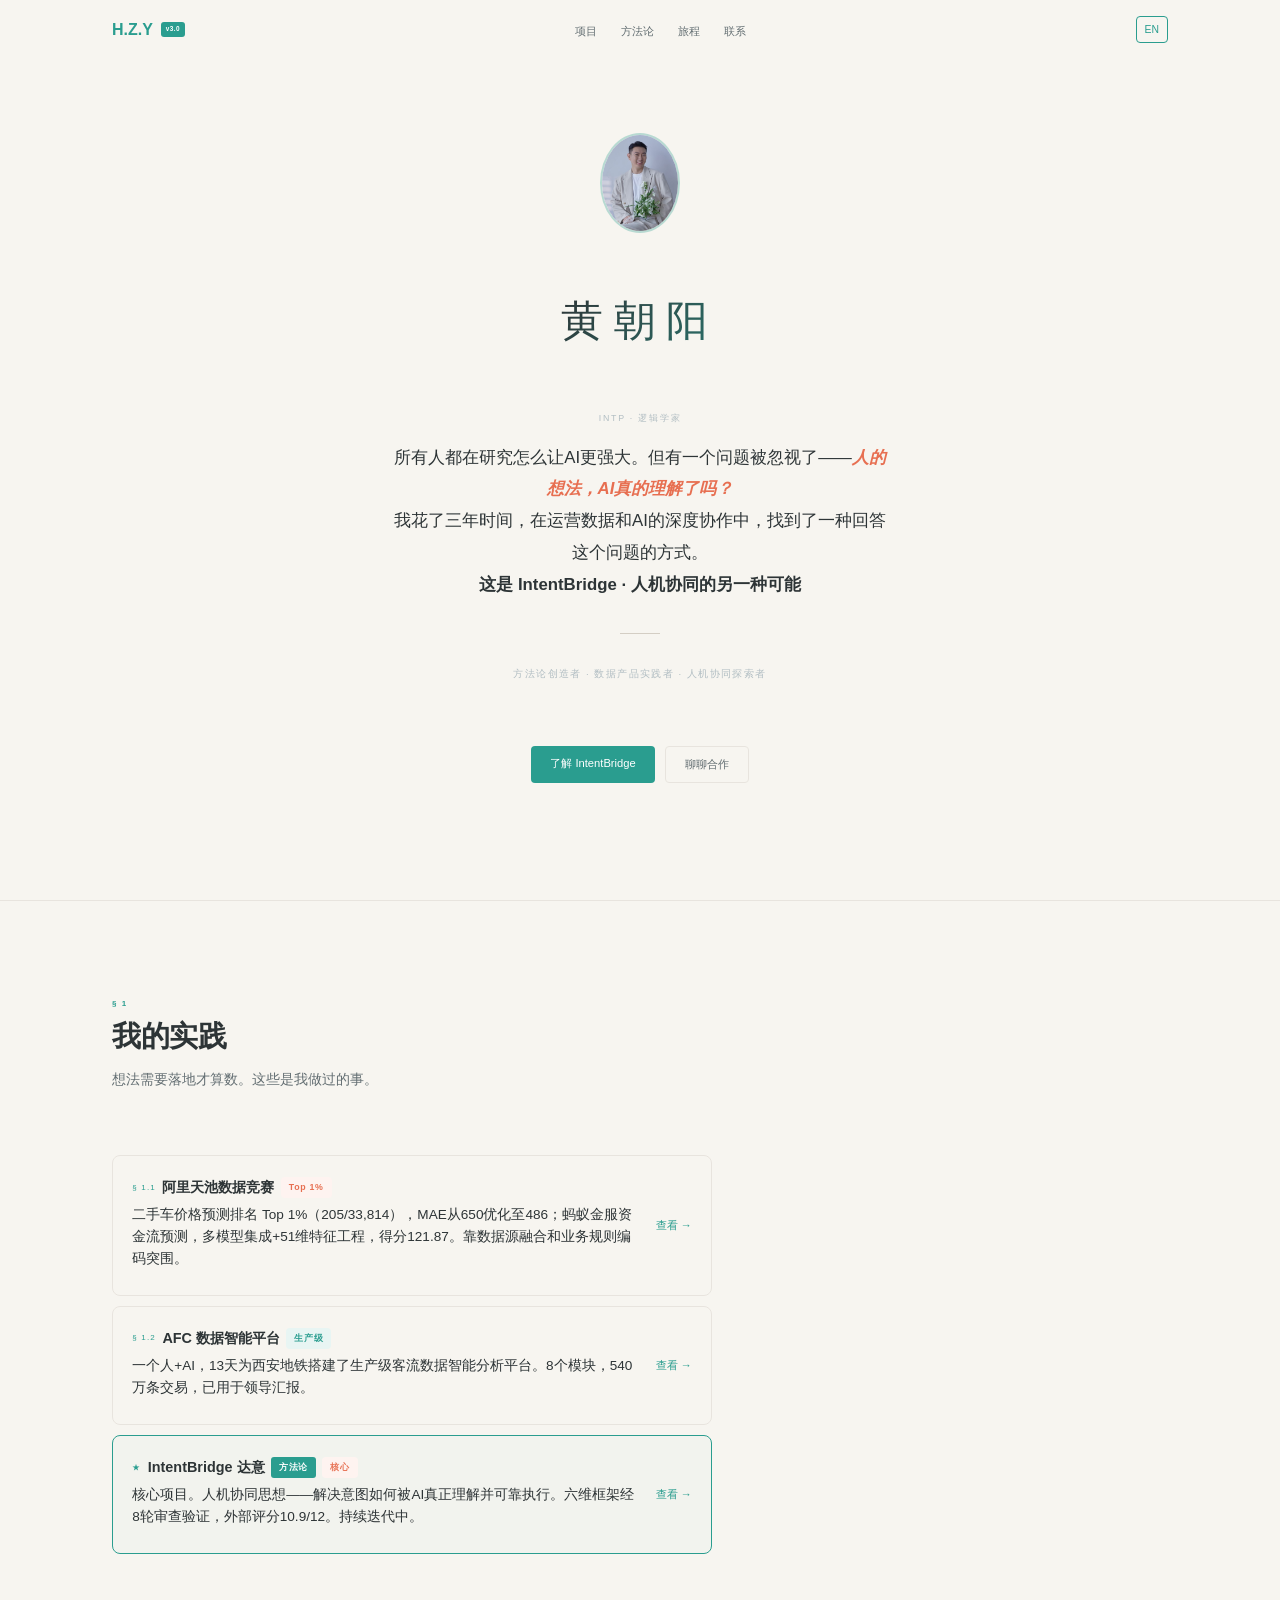
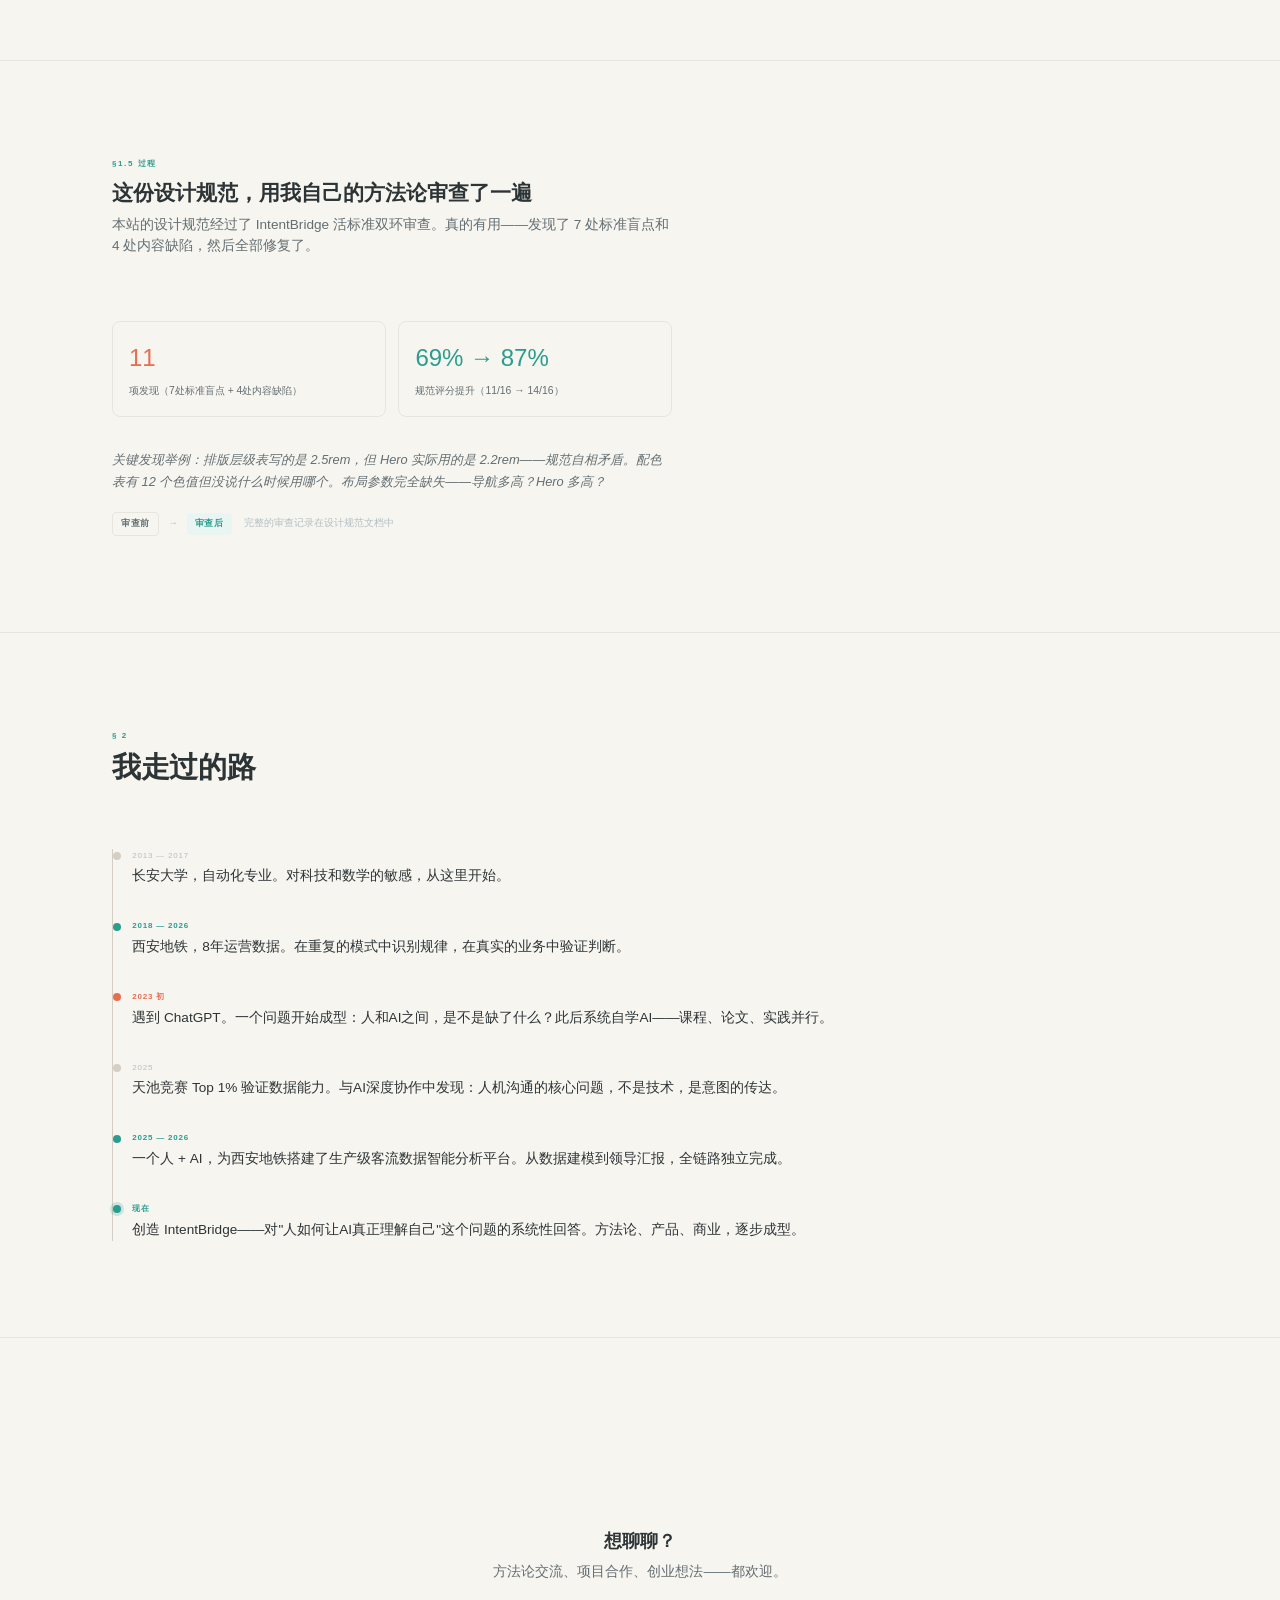
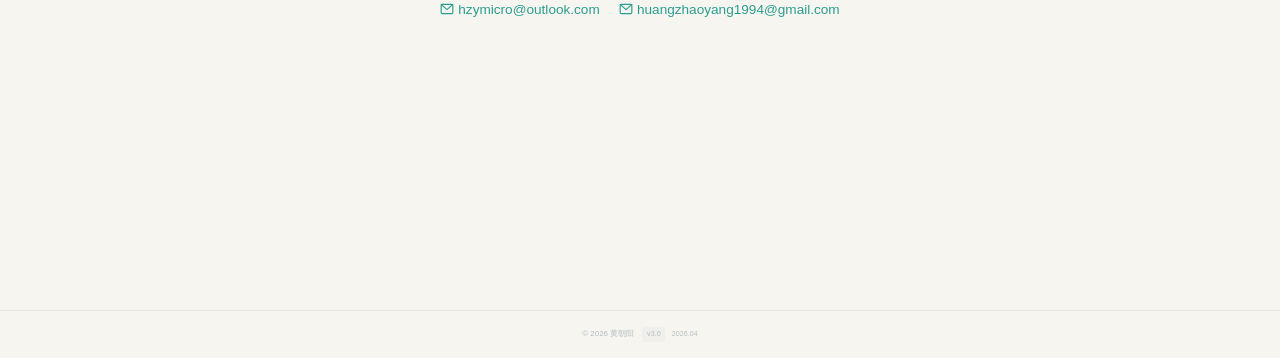
==== index.html @ 62275fb4 "content: 蚂蚁金服资金预测页 — 修正技术路线描述 + 去AI味文案 对照项目实际材料修正：核心模型从虚构的"双周期因子模型"改为实际的 XGBoost+LightGBM集成+51维特征工程；" ====
<!DOCTYPE html>
<html lang="zh-CN">
<head>
    <meta charset="UTF-8">
    <meta name="viewport" content="width=device-width, initial-scale=1.0">
    <title>黄朝阳 — IntentBridge</title>
    <meta name="description" content="黄朝阳。人机协同思想者，IntentBridge 创造者。用数据理解世界，用AI重构产品，用方法论桥接人机意图。">
    <meta property="og:title" content="黄朝阳 — IntentBridge">
    <meta property="og:description" content="人机协同的另一种可能。IntentBridge — 解决人的意图如何被AI真正理解并可靠执行。">
    <meta property="og:type" content="website">
    <meta property="og:image" content="https://hzyghub.github.io/Personal-Website/assets/images/avatar.jpg">
    <meta property="og:url" content="https://hzyghub.github.io/Personal-Website/">
    <link rel="canonical" href="https://hzyghub.github.io/Personal-Website/">
    <meta name="twitter:card" content="summary">
    <meta name="twitter:title" content="黄朝阳 — IntentBridge">
    <meta name="twitter:description" content="人机协同的另一种可能。IntentBridge — 解决人的意图如何被AI真正理解并可靠执行。">
    <meta name="view-transition" content="same-origin">
    <link rel="stylesheet" href="css/style.css">
    <link rel="stylesheet" href="css/layout.css">
    <link rel="stylesheet" href="css/animations.css">
</head>
<body class="lang-zh">
    <a href="#main-content" class="skip-link"><span class="zh">跳到主内容</span><span class="en">Skip to content</span></a>

    <!-- ========== Navigation ========== -->
    <nav class="navbar" id="navbar">
        <div class="navbar__inner">
            <a href="#hero" class="navbar__logo">
                H.Z.Y
                <span class="tag tag--fill" style="font-size:0.4rem; padding:0.1rem 0.3rem;">v3.0</span>
            </a>
            <ul class="navbar__links" id="nav-links">
                <li><a href="#projects" class="navbar__link"><span class="zh">项目</span><span class="en">Projects</span></a></li>
                <li><a href="intentbridge.html" class="navbar__link"><span class="zh">方法论</span><span class="en">Methodology</span></a></li>
                <li><a href="#timeline" class="navbar__link"><span class="zh">旅程</span><span class="en">Journey</span></a></li>
                <li><a href="#contact" class="navbar__link"><span class="zh">联系</span><span class="en">Contact</span></a></li>
            </ul>
            <button class="navbar__lang" id="lang-toggle" aria-label="Toggle language">
                <span class="zh">EN</span>
                <span class="en">中文</span>
            </button>
            <button class="navbar__hamburger" id="hamburger" aria-label="Toggle menu">
                <span></span><span></span><span></span>
            </button>
        </div>
    </nav>

    <main id="main-content">

    <!-- ========== §0 Hero ========== -->
    <section id="hero" class="hero section">
        <div class="container">
            <img src="assets/images/avatar.jpg" alt="黄朝阳头像" class="hero__avatar reveal" width="80" height="80">
            <h1 class="hero__name reveal">
                <span class="zh">黄朝阳</span>
                <span class="en">Zhaoyang Huang</span>
            </h1>
            <p class="hero__personality reveal">
                <span class="zh">INTP · 逻辑学家</span>
                <span class="en">INTP · Logician</span>
            </p>
            <div class="hero__text reveal">
                <p>
                    <span class="zh">所有人都在研究怎么让AI更强大。但有一个问题被忽视了——<em class="hero__highlight">人的想法，AI真的理解了吗？</em></span>
                    <span class="en">Everyone is figuring out how to make AI more powerful. But one question keeps getting ignored — <em class="hero__highlight">Does AI actually understand what you mean?</em></span>
                </p>
                <p>
                    <span class="zh">我花了三年时间，在运营数据和AI的深度协作中，找到了一种回答这个问题的方式。</span>
                    <span class="en">Over three years of deep human-AI collaboration, working with real operational data, I found a way to answer that question.</span>
                </p>
                <p>
                    <span class="zh"><strong>这是 IntentBridge · 人机协同的另一种可能</strong></span>
                    <span class="en"><strong>This is IntentBridge — a different vision for human-AI collaboration</strong></span>
                </p>
            </div>
            <div class="divider reveal"></div>
            <p class="hero__subtitle reveal">
                <span class="zh">方法论创造者 · 数据产品实践者 · 人机协同探索者</span>
                <span class="en">Methodology Creator · Data Product Practitioner · Human-AI Collaboration Explorer</span>
            </p>
            <div class="hero__cta reveal">
                <a href="intentbridge.html" class="btn btn--primary">
                    <span class="zh">了解 IntentBridge</span>
                    <span class="en">Explore IntentBridge</span>
                </a>
                <a href="#contact" class="btn btn--outline">
                    <span class="zh">聊聊合作</span>
                    <span class="en">Let's Talk</span>
                </a>
            </div>
        </div>
    </section>

    <!-- ========== §1 Projects ========== -->
    <section id="projects" class="section">
        <div class="container">
            <div class="section-label reveal">§ 1</div>
            <h2 class="h1 reveal">
                <span class="zh">我的实践</span>
                <span class="en">My Work</span>
            </h2>
            <p class="caption reveal" style="margin-top: var(--sp-sm); margin-bottom: var(--sp-lg);">
                <span class="zh">想法需要落地才算数。这些是我做过的事。</span>
                <span class="en">Ideas only count when they're built. Here's what I've done.</span>
            </p>
            <div class="project-list">
                <!-- 1.1 Tianchi -->
                <div onclick="location.href='projects/tianchi-prediction.html'" tabindex="0" role="link" onkeydown="if(event.key==='Enter')location.href='projects/tianchi-prediction.html'" class="project-item reveal" style="cursor:pointer;">
                    <div>
                        <div class="project-item__header">
                            <span class="project-item__num">§ 1.1</span>
                            <span class="project-item__title">
                                <span class="zh">阿里天池数据竞赛</span>
                                <span class="en">Alibaba Tianchi Competitions</span>
                            </span>
                            <span class="tag tag--coral">Top 1%</span>
                        </div>
                        <p class="project-item__desc">
                            <span class="zh">二手车价格预测排名 Top 1%（205/33,814），MAE从650优化至486；蚂蚁金服资金流预测，多模型集成+51维特征工程，得分121.87。靠数据源融合和业务规则编码突围。</span>
                            <span class="en">Used car price prediction ranked Top 1% (205/33,814), MAE optimized from 650 to 486; Ant Financial fund flow prediction, multi-model ensemble with 51-dimension feature engineering, scored 121.87. Broke through with multi-source data fusion and business rule encoding.</span>
                        </p>
                    </div>
                    <span class="project-item__link">
                        <span class="zh">查看 →</span>
                        <span class="en">View →</span>
                    </span>
                </div>

                <!-- 1.2 AFC -->
                <a href="projects/afc.html" class="project-item reveal">
                    <div>
                        <div class="project-item__header">
                            <span class="project-item__num">§ 1.2</span>
                            <span class="project-item__title">
                                <span class="zh">AFC 数据智能平台</span>
                                <span class="en">AFC Data Intelligence Platform</span>
                            </span>
                            <span class="tag tag--accent">
                                <span class="zh">生产级</span>
                                <span class="en">Production</span>
                            </span>
                        </div>
                        <p class="project-item__desc">
                            <span class="zh">一个人+AI，13天为西安地铁搭建了生产级客流数据智能分析平台。8个模块，540万条交易，已用于领导汇报。</span>
                            <span class="en">Solo + AI, built a production-grade passenger flow data intelligence platform for Xi'an Metro in 13 days. 8 modules, 5.4M transactions, already used in executive reporting.</span>
                        </p>
                    </div>
                    <span class="project-item__link">
                        <span class="zh">查看 →</span>
                        <span class="en">View →</span>
                    </span>
                </a>

                <!-- ★ IntentBridge -->
                <a href="intentbridge.html" class="project-item project-item--core reveal">
                    <div>
                        <div class="project-item__header">
                            <span class="project-item__num">★</span>
                            <span class="project-item__title">IntentBridge <span class="zh">达意</span><span class="en">IntentBridge</span></span>
                            <span class="tag tag--fill">
                                <span class="zh">方法论</span>
                                <span class="en">Methodology</span>
                            </span>
                            <span class="tag tag--coral">
                                <span class="zh">核心</span>
                                <span class="en">Core</span>
                            </span>
                        </div>
                        <p class="project-item__desc">
                            <span class="zh">核心项目。人机协同思想——解决意图如何被AI真正理解并可靠执行。六维框架经8轮审查验证，外部评分10.9/12。持续迭代中。</span>
                            <span class="en">Core project. A human-AI collaboration philosophy — solving how human intent can be truly understood and reliably executed by AI. Six-dimension framework validated through 8 review rounds, externally scored 10.9/12. Continuously iterating.</span>
                        </p>
                    </div>
                    <span class="project-item__link">
                        <span class="zh">查看 →</span>
                        <span class="en">View →</span>
                    </span>
                </a>
            </div>
        </div>
    </section>

    <!-- §1.5 Design Process -->
    <section id="process" class="section">
      <div class="container">
        <div class="reveal">
          <div class="section-label">
            <span class="zh">§1.5 过程</span>
            <span class="en">§1.5 Process</span>
          </div>
          <h2>
            <span class="zh">这份设计规范，用我自己的方法论审查了一遍</span>
            <span class="en">I reviewed this design spec with my own methodology</span>
          </h2>
          <p class="caption" style="max-width: 560px; margin-top: 0.5rem;">
            <span class="zh">本站的设计规范经过了 IntentBridge 活标准双环审查。真的有用——发现了 7 处标准盲点和 4 处内容缺陷，然后全部修复了。</span>
            <span class="en">This site's design spec went through IntentBridge's Living Standard Dual-Loop Review. Not a formality — it found 7 spec blind spots and 4 content defects, all fixed.</span>
          </p>
        </div>

        <div class="reveal process-stats" style="margin-top: var(--sp-lg);">
          <div style="padding: 1rem; border: 1px solid var(--border); border-radius: var(--radius);">
            <div style="font-size: 1.5rem; font-weight: 200; color: var(--coral);">11</div>
            <div style="font-size: 0.65rem; color: var(--text-muted); margin-top: 0.2rem;">
              <span class="zh">项发现（7处标准盲点 + 4处内容缺陷）</span>
              <span class="en">findings (7 spec blind spots + 4 content defects)</span>
            </div>
          </div>
          <div style="padding: 1rem; border: 1px solid var(--border); border-radius: var(--radius);">
            <div style="font-size: 1.5rem; font-weight: 200; color: var(--accent);">69% → 87%</div>
            <div style="font-size: 0.65rem; color: var(--text-muted); margin-top: 0.2rem;">
              <span class="zh">规范评分提升（11/16 → 14/16）</span>
              <span class="en">spec score improvement (11/16 → 14/16)</span>
            </div>
          </div>
        </div>

        <div class="reveal" style="margin-top: var(--sp-md); max-width: 560px;">
          <p style="font-size: 0.8rem; color: var(--text-muted); font-style: italic;">
            <span class="zh">关键发现举例：排版层级表写的是 2.5rem，但 Hero 实际用的是 2.2rem——规范自相矛盾。配色表有 12 个色值但没说什么时候用哪个。布局参数完全缺失——导航多高？Hero 多高？</span>
            <span class="en">Example finding: the typography scale said 2.5rem but the Hero used 2.2rem — a contradiction. The color palette had 12 values but no usage rules. Layout parameters were completely missing.</span>
          </p>
          <div style="margin-top: var(--sp-sm);">
            <span class="tag tag--outline">
              <span class="zh">审查前</span>
              <span class="en">Pre-review</span>
            </span>
            <span style="font-size: 0.6rem; color: var(--text-dim); margin: 0 0.3rem;">→</span>
            <span class="tag tag--accent">
              <span class="zh">审查后</span>
              <span class="en">Post-review</span>
            </span>
            <span style="font-size: 0.6rem; color: var(--text-dim); margin-left: 0.5rem;">
              <span class="zh">完整的审查记录在设计规范文档中</span>
              <span class="en">Full review log in the design spec document</span>
            </span>
          </div>
        </div>
      </div>
    </section>

    <!-- ========== §2 Timeline ========== -->
    <section id="timeline" class="section">
        <div class="container">
            <div class="section-label reveal">§ 2</div>
            <h2 class="h1 reveal">
                <span class="zh">我走过的路</span>
                <span class="en">The Path I've Walked</span>
            </h2>
            <div class="timeline" style="margin-top: var(--sp-lg);">
                <!-- 2013-2017 -->
                <div class="timeline__item reveal">
                    <div class="timeline__dot"></div>
                    <div class="timeline__date">2013 — 2017</div>
                    <div class="timeline__text">
                        <span class="zh">长安大学，自动化专业。对科技和数学的敏感，从这里开始。</span>
                        <span class="en">Chang'an University, Automation major. Where my sensitivity to technology and math began.</span>
                    </div>
                </div>

                <!-- 2018-2026 -->
                <div class="timeline__item reveal">
                    <div class="timeline__dot timeline__dot--accent"></div>
                    <div class="timeline__date timeline__date--accent">2018 — 2026</div>
                    <div class="timeline__text">
                        <span class="zh">西安地铁，8年运营数据。在重复的模式中识别规律，在真实的业务中验证判断。</span>
                        <span class="en">Xi'an Metro, 8 years of operational data. Identifying patterns in repetition, validating insights through real business problems.</span>
                    </div>
                </div>

                <!-- 2023 early -->
                <div class="timeline__item reveal">
                    <div class="timeline__dot timeline__dot--coral"></div>
                    <div class="timeline__date timeline__date--coral">
                        <span class="zh">2023 初</span>
                        <span class="en">Early 2023</span>
                    </div>
                    <div class="timeline__text">
                        <span class="zh">遇到 ChatGPT。一个问题开始成型：人和AI之间，是不是缺了什么？此后系统自学AI——课程、论文、实践并行。</span>
                        <span class="en">Encountered ChatGPT. A question began to take shape: is something missing between humans and AI? Systematically self-taught AI — courses, papers, hands-on practice in parallel.</span>
                    </div>
                </div>

                <!-- 2025 -->
                <div class="timeline__item reveal">
                    <div class="timeline__dot"></div>
                    <div class="timeline__date">2025</div>
                    <div class="timeline__text">
                        <span class="zh">天池竞赛 Top 1% 验证数据能力。与AI深度协作中发现：人机沟通的核心问题，不是技术，是意图的传达。</span>
                        <span class="en">Tianchi competition Top 1% validated data skills. Deep AI collaboration revealed the core issue: it's not about technology — it's about intent communication.</span>
                    </div>
                </div>

                <!-- 2025-2026 AFC -->
                <div class="timeline__item reveal">
                    <div class="timeline__dot timeline__dot--accent"></div>
                    <div class="timeline__date timeline__date--accent">2025 — 2026</div>
                    <div class="timeline__text">
                        <span class="zh">一个人 + AI，为西安地铁搭建了生产级客流数据智能分析平台。从数据建模到领导汇报，全链路独立完成。</span>
                        <span class="en">Solo + AI, built a production-grade passenger flow analytics platform for Xi'an Metro. Full-stack independent delivery — from data modeling to executive reports.</span>
                    </div>
                </div>

                <!-- Now -->
                <div class="timeline__item reveal">
                    <div class="timeline__dot timeline__dot--active"></div>
                    <div class="timeline__date timeline__date--accent">
                        <span class="zh">现在</span>
                        <span class="en">Now</span>
                    </div>
                    <div class="timeline__text">
                        <span class="zh">创造 IntentBridge——对"人如何让AI真正理解自己"这个问题的系统性回答。方法论、产品、商业，逐步成型。</span>
                        <span class="en">Creating IntentBridge — a systematic answer to the question of how humans can make AI truly understand them. Methodology, product, business, taking shape progressively.</span>
                    </div>
                </div>
            </div>
        </div>
    </section>

    <!-- ========== §3 Contact ========== -->
    <section id="contact" class="section">
        <div class="container">
            <div class="contact">
                <h2 class="contact__title reveal">
                    <span class="zh">想聊聊？</span>
                    <span class="en">Want to Chat?</span>
                </h2>
                <p class="contact__desc reveal">
                    <span class="zh">方法论交流、项目合作、创业想法——都欢迎。</span>
                    <span class="en">Methodology discussions, project collaboration, startup ideas — all welcome.</span>
                </p>
                <div class="contact__emails reveal">
                    <a href="mailto:hzymicro@outlook.com" class="contact__email"><svg width="14" height="14" viewBox="0 0 24 24" fill="none" stroke="currentColor" stroke-width="2" stroke-linecap="round" stroke-linejoin="round" style="vertical-align:-2px;margin-right:4px;"><rect x="2" y="4" width="20" height="16" rx="2"/><path d="M22 4L12 13 2 4"/></svg>hzymicro@outlook.com</a>
                    <a href="mailto:huangzhaoyang1994@gmail.com" class="contact__email"><svg width="14" height="14" viewBox="0 0 24 24" fill="none" stroke="currentColor" stroke-width="2" stroke-linecap="round" stroke-linejoin="round" style="vertical-align:-2px;margin-right:4px;"><rect x="2" y="4" width="20" height="16" rx="2"/><path d="M22 4L12 13 2 4"/></svg>huangzhaoyang1994@gmail.com</a>
                </div>
            </div>
        </div>
    </section>

    <!-- ========== Footer ========== -->
    </main>
    <footer class="site-footer">
        <div class="container" style="display:flex;justify-content:space-between;align-items:center;flex-wrap:wrap;gap:0.5rem;">
            <div class="site-footer__copy">
                <span class="zh">&copy; 2026 黄朝阳</span>
                <span class="en">&copy; 2026 Zhaoyang Huang</span>
            </div>
            <div class="site-footer__meta">
                <span class="site-footer__version">v3.0</span>
                <span class="site-footer__date">2026.04</span>
            </div>
        </div>
    </footer>

    <script src="js/main.js"></script>
</body>
</html>
---- css/style.css ----
/* Layout and animations loaded via <link> tags in HTML */

:root {
  /* Colors */
  --bg: #f7f5f0;
  --bg-card: #ffffff;
  --accent: #2a9d8f;
  --accent-light: #e8f5f3;
  --accent-dark: #1f7a6e;
  --accent-rgb: 42, 157, 143;
  --coral: #e76f51;
  --coral-light: #fef3f0;
  --text: #2d3436;
  --text-muted: #636e72;
  --text-dim: #b2bec3;
  --border: #e8e4de;
  --border-warm: #d4cec4;
  --bg-alt: #f0efeb;

  /* Typography */
  --font-sans: -apple-system, BlinkMacSystemFont, "Segoe UI", "PingFang SC",
    "Hiragino Sans GB", "Microsoft YaHei", "Helvetica Neue", sans-serif;
  --font-serif: Georgia, serif;

  /* Spacing */
  --sp-xs: 8px;
  --sp-sm: 16px;
  --sp-md: 32px;
  --sp-lg: 64px;
  --sp-xl: 96px;
  --sp-2xl: 128px;

  /* Layout */
  --max-width: 1120px;
  --nav-height: 60px;
  --radius: 8px;
  --radius-sm: 4px;

  /* Transition */
  --ease-out: cubic-bezier(0.25, 0.1, 0.25, 1);
}

/* Reset */
*, *::before, *::after { box-sizing: border-box; margin: 0; padding: 0; }
html { scroll-behavior: smooth; scroll-padding-top: var(--nav-height); }
body {
  font-family: var(--font-sans);
  font-size: 0.95rem;
  line-height: 1.7;
  color: var(--text);
  background: var(--bg);
  -webkit-font-smoothing: antialiased;
}
img { max-width: 100%; height: auto; display: block; }
a { color: inherit; text-decoration: none; }
button { font: inherit; cursor: pointer; border: none; background: none; }

/* Skip link */
.skip-link {
  position: absolute;
  top: -40px;
  left: 0;
  background: var(--accent);
  color: #fff;
  padding: 0.5rem 1rem;
  font-size: 0.75rem;
  z-index: 200;
  transition: top 200ms ease;
}
.skip-link:focus { top: 0; }

/* Typography */
.display {
  font-size: 2.2rem;
  font-weight: 200;
  letter-spacing: -0.02em;
  line-height: 1.1;
}
h1, .h1 {
  font-size: 1.8rem;
  font-weight: 600;
  letter-spacing: -0.01em;
  line-height: 1.2;
}
h2, .h2 {
  font-size: 1.3rem;
  font-weight: 600;
  line-height: 1.3;
}
.caption { font-size: 0.85rem; color: var(--text-muted); line-height: 1.6; }
.label {
  font-size: 0.55rem;
  font-weight: 600;
  letter-spacing: 0.08em;
  text-transform: uppercase;
}

/* Language toggle */
.lang-zh .en, .lang-en .zh { display: none !important; }

/* Container */
.container {
  max-width: var(--max-width);
  margin: 0 auto;
  padding: 0 2rem;
}

/* Section label */
.section-label {
  font-size: 0.5rem;
  font-weight: 600;
  letter-spacing: 0.2em;
  text-transform: uppercase;
  color: var(--accent);
  margin-bottom: var(--sp-xs);
}

/* Tags */
.tag {
  display: inline-block;
  font-size: 0.55rem;
  font-weight: 600;
  letter-spacing: 0.08em;
  padding: 0.2rem 0.5rem;
  border-radius: var(--radius-sm);
  background: var(--bg-alt);
  color: var(--text-muted);
}
.tag--accent { background: var(--accent-light); color: var(--accent); }
.tag--coral { background: var(--coral-light); color: var(--coral); }
.tag--fill { background: var(--accent); color: #fff; border-radius: 3px; }
.tag--outline { border: 1px solid var(--border); background: transparent; color: var(--text-muted); }

/* Buttons */
.btn {
  display: inline-block;
  font-size: 0.7rem;
  font-weight: 500;
  padding: 0.5rem 1.2rem;
  border-radius: var(--radius-sm);
  transition: background 250ms var(--ease-out), color 250ms var(--ease-out), border-color 250ms var(--ease-out);
}
.btn--primary { background: var(--accent); color: #fff; }
.btn--primary:hover { background: var(--accent-dark); }
.btn--outline { border: 1px solid var(--border); color: var(--text-muted); }
.btn--outline:hover { border-color: var(--accent); color: var(--accent); }

/* Divider */
.divider {
  width: 40px;
  height: 1px;
  background: var(--border-warm);
  margin: var(--sp-md) auto;
}

/* Metadata bar */
.metadata {
  display: flex;
  gap: 1.2rem;
  padding: var(--sp-sm) 0;
  border-top: 1px solid var(--border);
  border-bottom: 1px solid var(--border);
}
.metadata__label {
  font-size: 0.45rem;
  letter-spacing: 0.15em;
  text-transform: uppercase;
  color: var(--text-dim);
}
.metadata__value { font-size: 0.7rem; color: var(--text); margin-top: 2px; }

/* Breadcrumb */
.breadcrumb {
  display: flex;
  align-items: center;
  gap: 0.3rem;
  margin-bottom: var(--sp-md);
}
.breadcrumb__item { font-size: 0.6rem; color: var(--text-dim); }
.breadcrumb__sep { font-size: 0.5rem; color: var(--border); }
.breadcrumb__current { font-size: 0.6rem; color: var(--accent); }

/* Footer */
.site-footer {
  display: flex;
  justify-content: space-between;
  align-items: center;
  padding: var(--sp-sm) 0;
  border-top: 1px solid var(--border);
  margin-top: var(--sp-xl);
}
.site-footer__copy { font-size: 0.5rem; color: var(--text-dim); }
.site-footer__meta {
  display: flex;
  align-items: center;
  gap: 0.4rem;
}
.site-footer__version {
  font-size: 0.45rem;
  padding: 0.1rem 0.3rem;
  background: var(--bg-alt);
  color: var(--text-dim);
  border-radius: 2px;
}
.site-footer__date { font-size: 0.45rem; color: var(--text-dim); }

/* Focus & accessibility */
:focus-visible { outline: 2px solid var(--accent); outline-offset: 2px; }
::selection { background: var(--accent-light); color: var(--accent); }
---- css/layout.css ----
/* Navigation */
.navbar {
  position: fixed;
  top: 0;
  left: 0;
  right: 0;
  height: var(--nav-height);
  background: var(--bg);
  z-index: 100;
  border-bottom: 1px solid transparent;
  transition: border-color 300ms ease;
}
.navbar.scrolled { border-bottom-color: var(--border); }
.navbar__inner {
  max-width: var(--max-width);
  margin: 0 auto;
  padding: 0 2rem;
  height: 100%;
  display: flex;
  align-items: center;
  justify-content: space-between;
}
.navbar__logo {
  font-size: 1rem;
  font-weight: 600;
  color: var(--accent);
  display: flex;
  align-items: center;
  gap: 0.5rem;
}
.navbar__links {
  display: flex;
  gap: 1.5rem;
  list-style: none;
}
.navbar__link {
  font-size: 0.7rem;
  color: var(--text-muted);
  position: relative;
  transition: color 200ms ease;
}
.navbar__link::after {
  content: "";
  position: absolute;
  bottom: -2px;
  left: 0;
  width: 0;
  height: 1px;
  background: var(--accent);
  transition: width 300ms ease;
}
.navbar__link:hover { color: var(--accent); }
.navbar__link:hover::after { width: 100%; }
.navbar__link.active { color: var(--accent); }
.navbar__link.active::after { width: 100%; }
.navbar__lang {
  font-size: 0.65rem;
  border: 1px solid var(--accent);
  color: var(--accent);
  padding: 0.2rem 0.5rem;
  border-radius: var(--radius-sm);
  cursor: pointer;
  transition: background 200ms ease, color 200ms ease;
}
.navbar__lang:hover { background: var(--accent); color: #fff; }
.navbar__hamburger {
  display: none;
  flex-direction: column;
  gap: 5px;
  cursor: pointer;
  padding: 4px;
}
.navbar__hamburger span {
  display: block;
  width: 20px;
  height: 2px;
  background: var(--text);
  transition: transform 300ms ease, opacity 300ms ease;
}
.navbar__hamburger.open span:nth-child(1) { transform: rotate(45deg) translate(5px, 5px); }
.navbar__hamburger.open span:nth-child(2) { opacity: 0; }
.navbar__hamburger.open span:nth-child(3) { transform: rotate(-45deg) translate(5px, -5px); }

/* Hero */
.hero {
  min-height: 100vh;
  display: flex;
  align-items: center;
  justify-content: center;
  text-align: center;
  padding: calc(var(--nav-height) + var(--sp-2xl)) var(--sp-md) var(--sp-2xl);
}
.hero__avatar {
  width: 80px;
  height: 100px;
  border-radius: 50%;
  border: 2px solid rgba(var(--accent-rgb), 0.3);
  margin: 1rem auto var(--sp-lg);
  object-fit: cover;
  object-position: center 30%;
}
.hero__name {
  font-size: 2.2rem;
  font-weight: 200;
  letter-spacing: -0.02em;
  margin-bottom: var(--sp-lg);
  line-height: 1.2;
}
/* Chinese name: serif, wide spacing, gradient */
.lang-zh .hero__name {
  font-family: var(--font-serif);
  font-weight: 400;
  font-size: 2.6rem;
  letter-spacing: 0.25em;
  background: linear-gradient(135deg, var(--text) 30%, var(--accent));
  -webkit-background-clip: text;
  -webkit-text-fill-color: transparent;
  background-clip: text;
}
/* English name: thin, spaced, gradient */
.lang-en .hero__name {
  font-weight: 200;
  font-size: 2rem;
  letter-spacing: 0.08em;
  background: linear-gradient(135deg, var(--text) 30%, var(--accent));
  -webkit-background-clip: text;
  -webkit-text-fill-color: transparent;
  background-clip: text;
}
.hero__text {
  max-width: 500px;
  margin: 0 auto;
  font-size: 1.05rem;
  line-height: 1.9;
}
.hero__highlight { color: var(--coral); font-weight: 600; }
.hero__personality {
  font-size: 0.55rem;
  letter-spacing: 0.2em;
  text-transform: uppercase;
  color: var(--text-dim);
  margin-top: 0.3rem;
  margin-bottom: var(--sp-sm);
}
.hero__subtitle {
  font-size: 0.6rem;
  letter-spacing: 0.15em;
  text-transform: uppercase;
  color: var(--text-dim);
  margin-top: var(--sp-md);
}
.hero__cta {
  display: flex;
  gap: 0.6rem;
  justify-content: center;
  margin-top: var(--sp-lg);
}

/* Project list */
.project-list { max-width: 600px; }
.project-item {
  border: 1px solid var(--border);
  border-radius: var(--radius);
  padding: 1.2rem;
  margin-bottom: 0.6rem;
  display: flex;
  justify-content: space-between;
  align-items: center;
  transition: border-color 250ms var(--ease-out), background 250ms var(--ease-out);
  cursor: pointer;
}
.project-item:hover {
  border-color: var(--accent);
  background: rgba(var(--accent-rgb), 0.02);
}
.project-item--core {
  border-color: var(--accent);
  background: rgba(var(--accent-rgb), 0.02);
}
.project-item__header {
  display: flex;
  align-items: center;
  gap: 0.4rem;
  margin-bottom: 0.3rem;
}
.project-item__num {
  font-size: 0.5rem;
  letter-spacing: 0.15em;
  color: var(--accent);
}
.project-item__title { font-size: 0.9rem; font-weight: 600; }
.project-item__desc { font-size: 0.85rem; color: var(--text); line-height: 1.6; margin-bottom: 0.4rem; }
.project-item__meta { font-size: 0.6rem; color: var(--text-dim); }
.project-item__link {
  font-size: 0.7rem;
  color: var(--accent);
  white-space: nowrap;
  margin-left: 1rem;
  transition: transform 250ms var(--ease-out);
}
.project-item:hover .project-item__link { transform: translateX(4px); }

/* Timeline */
.timeline {
  border-left: 1px solid var(--border-warm);
  padding-left: 1.2rem;
}
.timeline__item {
  margin-bottom: var(--sp-md);
  position: relative;
}
.timeline__item:last-child { margin-bottom: 0; }
.timeline__dot {
  position: absolute;
  left: -1.2rem;
  top: 0.2rem;
  width: 8px;
  height: 8px;
  border-radius: 50%;
  background: var(--border-warm);
}
.timeline__dot--accent { background: var(--accent); }
.timeline__dot--coral { background: var(--coral); }
.timeline__dot--active { background: var(--accent); box-shadow: 0 0 0 3px rgba(var(--accent-rgb), 0.2); }
.timeline__date { font-size: 0.5rem; color: var(--text-dim); letter-spacing: 0.1em; }
.timeline__date--coral { color: var(--coral); font-weight: 600; }
.timeline__date--accent { color: var(--accent); font-weight: 600; }
.timeline__text { font-size: 0.85rem; color: var(--text); margin-top: 2px; }

/* Contact */
.contact { text-align: center; padding: var(--sp-xl) 0; }
.contact__title { font-size: 1.1rem; font-weight: 600; margin-bottom: 0.5rem; }
.contact__desc { font-size: 0.85rem; color: var(--text-muted); margin-bottom: 1rem; line-height: 1.6; }
.contact__emails { display: flex; gap: 1.2rem; justify-content: center; flex-wrap: wrap; }
.contact__email { font-size: 0.85rem; color: var(--accent); }

/* Blockquote */
.quote-block {
  padding: 1.2rem 1.5rem;
  background: var(--bg-alt);
  border-left: 3px solid var(--coral);
  border-radius: 0 var(--radius) var(--radius) 0;
  margin: var(--sp-md) 0;
}
.quote-block__text { font-size: 0.95rem; line-height: 1.8; }
.quote-block__note { font-size: 0.7rem; color: var(--coral); margin-top: 0.5rem; }

/* Framework items (IntentBridge page) */
.framework-list { display: flex; flex-direction: column; gap: 0.8rem; max-width: 600px; }
.framework-item {
  display: flex;
  gap: 1rem;
  padding: 1rem;
  border: 1px solid var(--border);
  border-radius: var(--radius);
}
.framework-item__num {
  font-size: 0.55rem;
  color: var(--accent);
  letter-spacing: 0.1em;
  padding-top: 0.15rem;
  white-space: nowrap;
}
.framework-item__title { font-size: 0.9rem; font-weight: 600; margin-bottom: 0.3rem; }
.framework-item__desc { font-size: 0.8rem; color: var(--text-muted); line-height: 1.6; }

/* Stats grid */
.stats-grid {
  display: grid;
  grid-template-columns: repeat(3, 1fr);
  gap: 0.8rem;
  margin-bottom: var(--sp-md);
}
.stat-card {
  text-align: center;
  padding: 1.2rem 0.8rem;
  background: var(--bg-alt);
  border-radius: var(--radius);
}
.stat-card__value { font-size: 1.5rem; font-weight: 200; color: var(--accent); }
.stat-card__value--coral { color: var(--coral); }
.stat-card__label { font-size: 0.65rem; color: var(--text-muted); margin-top: 0.3rem; }

/* Section spacing */
.section {
  padding: var(--sp-xl) 0;
}
.section + .section {
  border-top: 1px solid var(--border);
}

/* Process stats (§1.5) */
.process-stats {
  display: grid;
  grid-template-columns: 1fr 1fr;
  gap: 0.8rem;
  max-width: 560px;
}

/* Responsive: Tablet */
@media (max-width: 1199px) {
  .stats-grid { grid-template-columns: repeat(3, 1fr); }
}

/* Responsive: Mobile */
@media (max-width: 767px) {
  :root { --sp-2xl: 80px; --sp-xl: 64px; --sp-lg: 48px; }
  .container { padding: 0 1.2rem; }
  .navbar__links { display: none; }
  .navbar__hamburger { display: flex; }
  .navbar__links.open {
    display: flex;
    flex-direction: column;
    position: absolute;
    top: var(--nav-height);
    left: 0;
    right: 0;
    background: var(--bg);
    padding: var(--sp-md);
    border-bottom: 1px solid var(--border);
    gap: var(--sp-sm);
  }
  .hero__name { font-size: 1.8rem; }
  .hero__text { font-size: 0.95rem; }
  .stats-grid { grid-template-columns: 1fr; gap: 0.5rem; }
  .process-stats { grid-template-columns: 1fr; }
  .contact__emails { flex-direction: column; align-items: center; }
  .project-item { flex-direction: column; align-items: flex-start; }
  .project-item__link { margin-left: 0; margin-top: 0.5rem; }
  .metadata { flex-wrap: wrap; gap: 0.8rem; }
  .framework-item { flex-direction: column; gap: 0.5rem; }
}
---- css/animations.css ----
/* Scroll reveal */
.reveal {
  opacity: 0;
  transform: translateY(20px);
  transition: opacity 600ms var(--ease-out), transform 600ms var(--ease-out);
}
.reveal.visible {
  opacity: 1;
  transform: translateY(0);
}

/* Section marker line animation */
.section-marker {
  position: relative;
  padding-left: 1rem;
}
.section-marker::before {
  content: "";
  position: absolute;
  left: 0;
  top: 0;
  width: 2px;
  height: 0;
  background: var(--accent);
  transition: height 400ms var(--ease-out) 200ms;
}
.reveal.visible .section-marker::before { height: 100%; }
.section-marker--coral::before { background: var(--coral); }
.section-marker--muted::before { background: var(--border-warm); }

/* Hero entry sequence */
.hero__avatar { animation: fadeIn 600ms var(--ease-out) 0ms both; }
.hero__name, .hero__personality { animation: fadeIn 600ms var(--ease-out) 300ms both; }
.hero__text { animation: fadeSlideUp 600ms var(--ease-out) 700ms both; }
.hero__subtitle, .hero .divider { animation: fadeIn 600ms var(--ease-out) 1100ms both; }
.hero__cta { animation: fadeIn 600ms var(--ease-out) 1500ms both; }

@keyframes fadeIn {
  from { opacity: 0; }
  to { opacity: 1; }
}
@keyframes fadeSlideUp {
  from { opacity: 0; transform: translateY(10px); }
  to { opacity: 1; transform: translateY(0); }
}

/* View Transitions (MPA) */
@view-transition { navigation: auto; }
::view-transition-old(root) {
  animation: fadeOut 300ms ease;
}
::view-transition-new(root) {
  animation: fadeIn 300ms ease;
}
@keyframes fadeOut {
  from { opacity: 1; }
  to { opacity: 0; }
}

/* Reduced motion */
@media (prefers-reduced-motion: reduce) {
  .reveal { transition: none; opacity: 1; transform: none; }
  .hero__avatar, .hero__name, .hero__text,
  .hero__subtitle, .hero .divider, .hero__cta {
    animation: none;
    opacity: 1;
  }
  .section-marker::before { transition: none; height: 100%; }
}
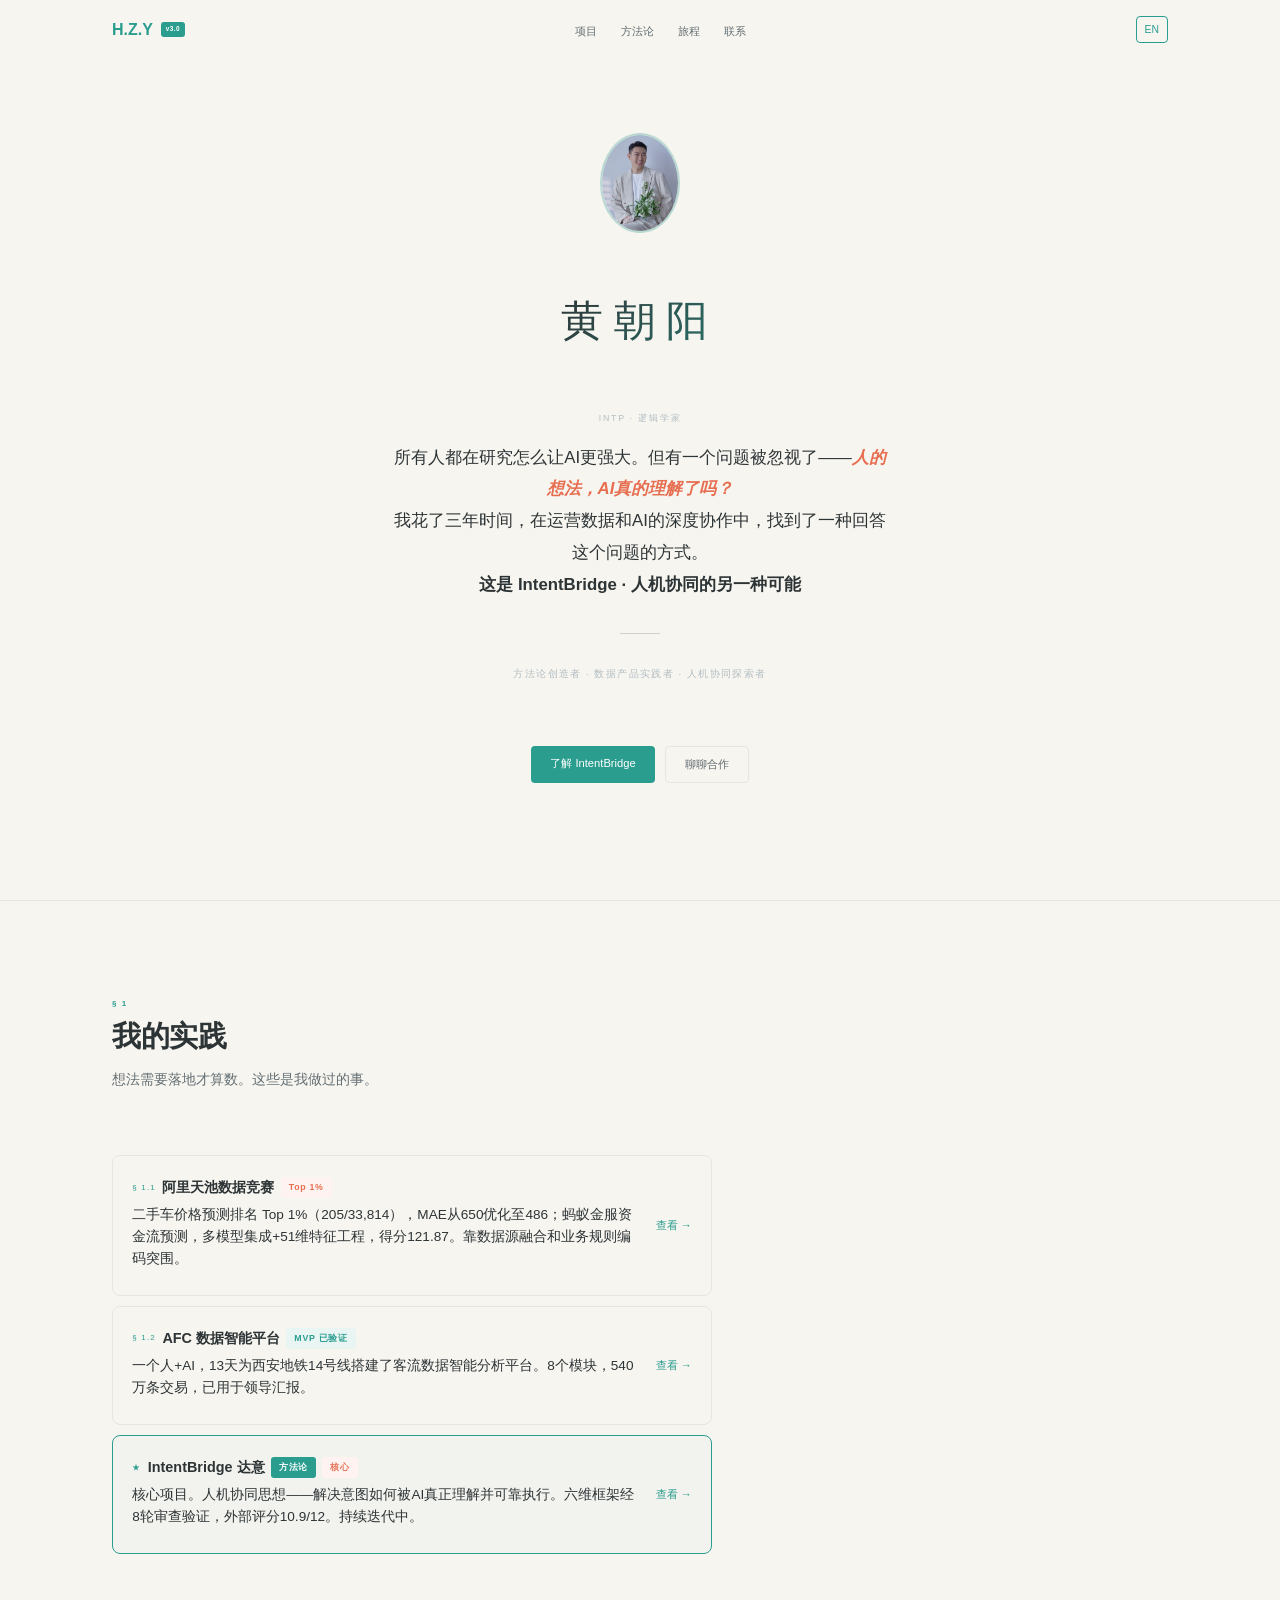
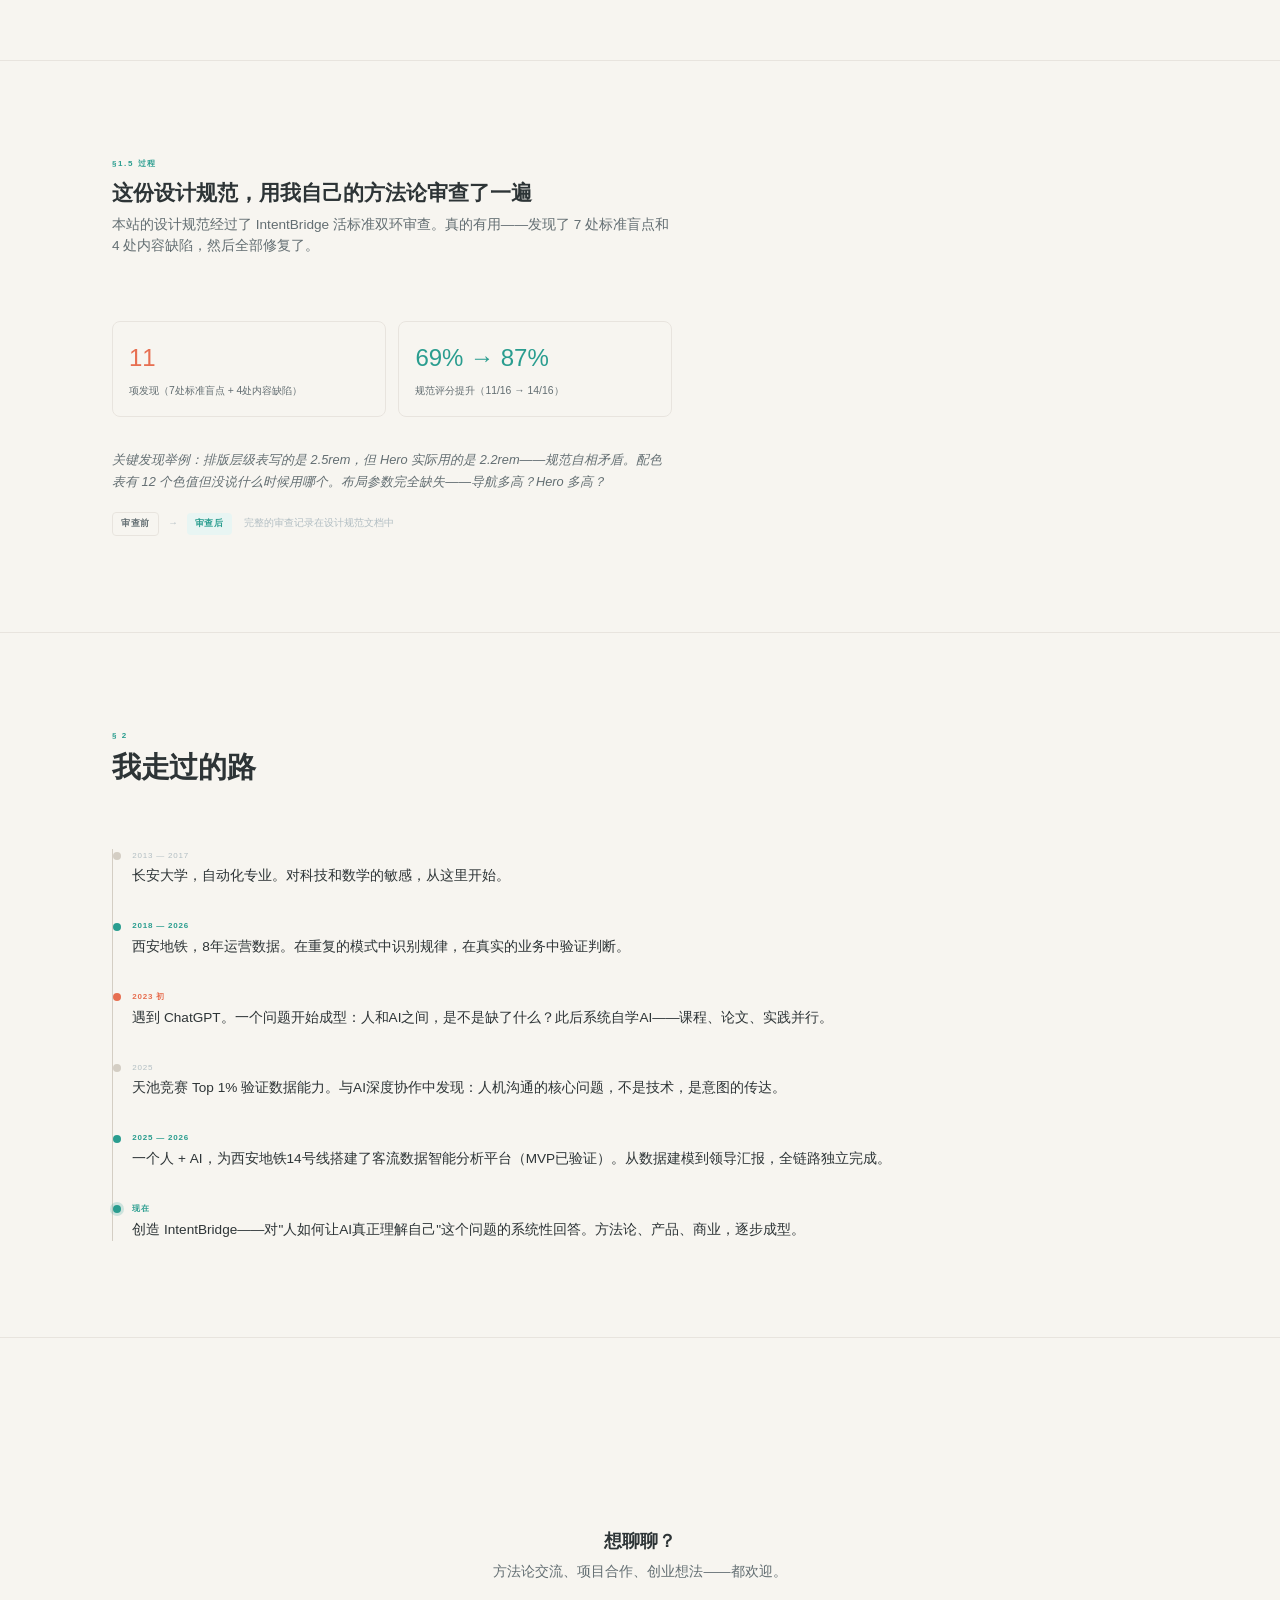
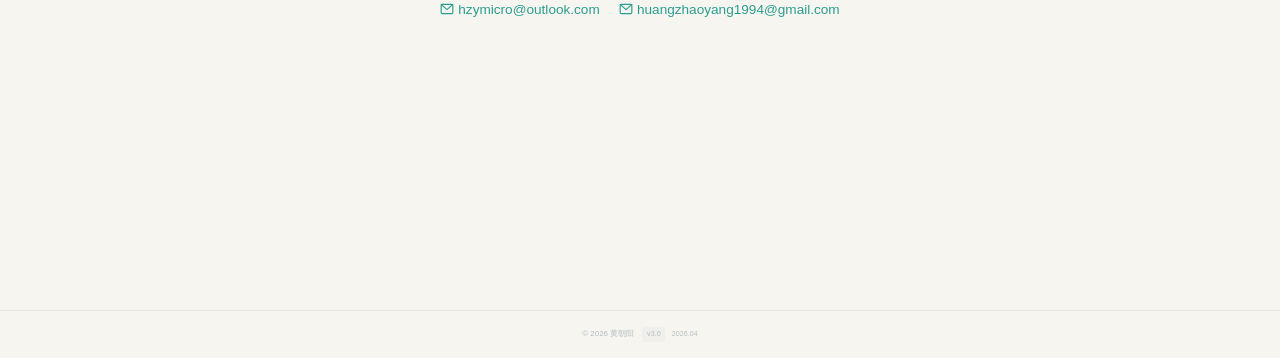
==== commit 479be14b: "content: AFC平台页 — 修正"生产级"为"MVP已验证" + 删除虚构763MB 项目实际状态为MVP原型（已用于领导汇报但未正式部署），非生产级。 DuckDB 763MB文件大小在项目" ====
--- a/index.html
+++ b/index.html
@@ -136,13 +136,13 @@
                                 <span class="en">AFC Data Intelligence Platform</span>
                             </span>
                             <span class="tag tag--accent">
-                                <span class="zh">生产级</span>
-                                <span class="en">Production</span>
+                                <span class="zh">MVP 已验证</span>
+                                <span class="en">MVP Verified</span>
                             </span>
                         </div>
                         <p class="project-item__desc">
-                            <span class="zh">一个人+AI，13天为西安地铁搭建了生产级客流数据智能分析平台。8个模块，540万条交易，已用于领导汇报。</span>
-                            <span class="en">Solo + AI, built a production-grade passenger flow data intelligence platform for Xi'an Metro in 13 days. 8 modules, 5.4M transactions, already used in executive reporting.</span>
+                            <span class="zh">一个人+AI，13天为西安地铁14号线搭建了客流数据智能分析平台。8个模块，540万条交易，已用于领导汇报。</span>
+                            <span class="en">Solo + AI, built a passenger flow data intelligence platform for Xi'an Metro Line 14 in 13 days. 8 modules, 5.4M transactions, already used in leadership briefing.</span>
                         </p>
                     </div>
                     <span class="project-item__link">
@@ -296,8 +296,8 @@
                     <div class="timeline__dot timeline__dot--accent"></div>
                     <div class="timeline__date timeline__date--accent">2025 — 2026</div>
                     <div class="timeline__text">
-                        <span class="zh">一个人 + AI，为西安地铁搭建了生产级客流数据智能分析平台。从数据建模到领导汇报，全链路独立完成。</span>
-                        <span class="en">Solo + AI, built a production-grade passenger flow analytics platform for Xi'an Metro. Full-stack independent delivery — from data modeling to executive reports.</span>
+                        <span class="zh">一个人 + AI，为西安地铁14号线搭建了客流数据智能分析平台（MVP已验证）。从数据建模到领导汇报，全链路独立完成。</span>
+                        <span class="en">Solo + AI, built a passenger flow data intelligence platform for Xi'an Metro Line 14 (MVP verified). Full-stack independent delivery — from data modeling to leadership briefing.</span>
                     </div>
                 </div>
 
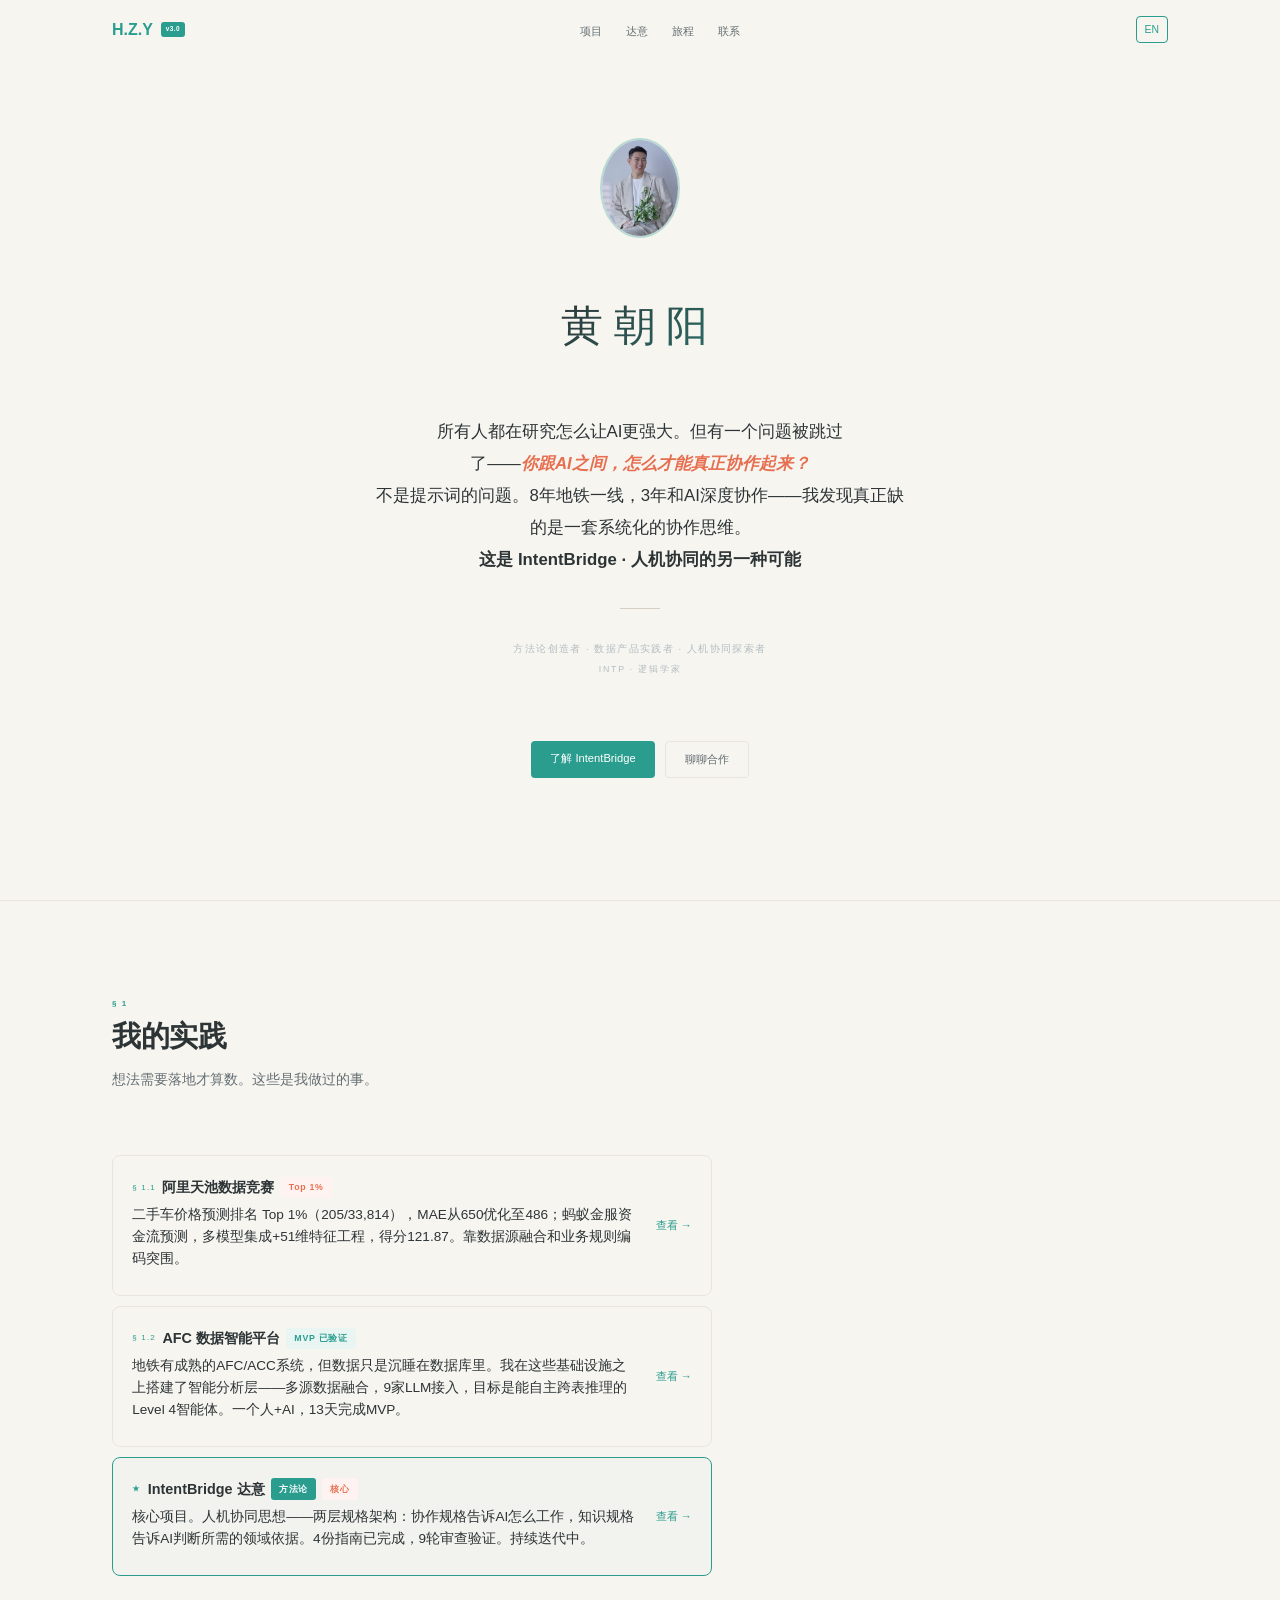
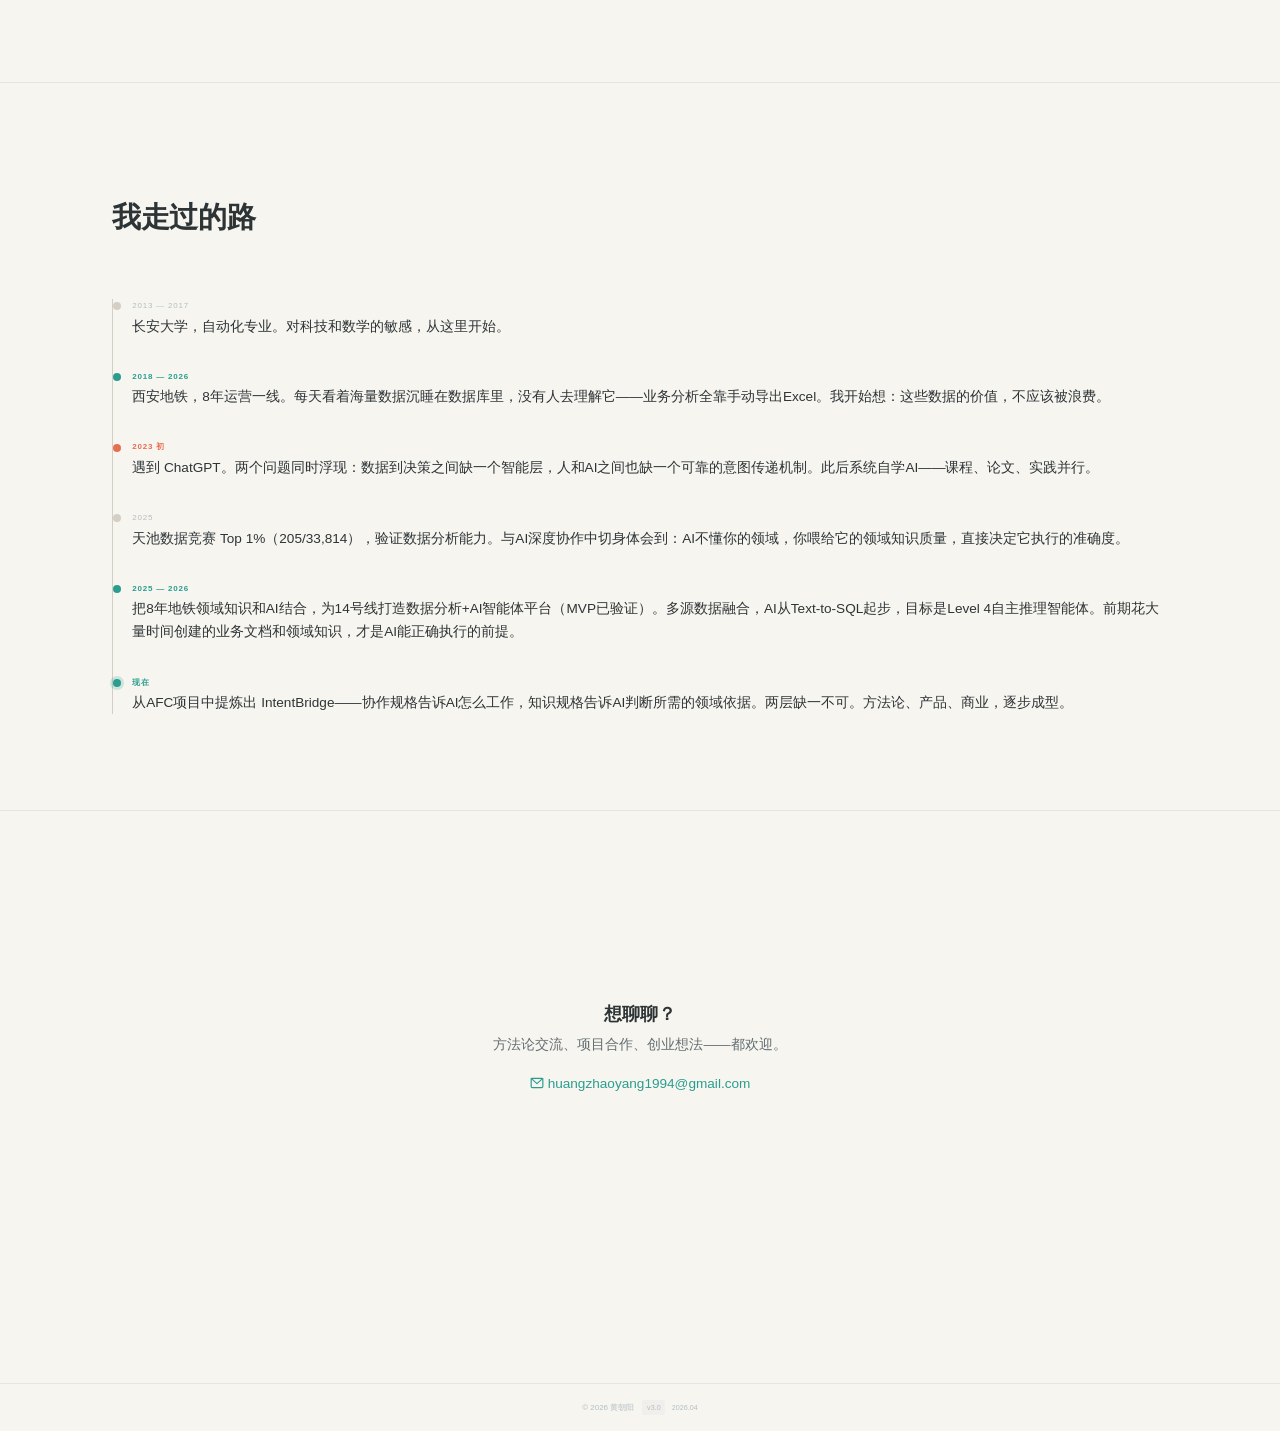
==== commit 1cde16ee: "content: 全站访客审查修复 — Hero文案+导航统一+§2视觉层次+设计过程迁移 - Hero三段文案重写：从"意图理解"扩大为"人机协作"，8年地铁一线+3年AI - Hero布局改为椭圆" ====
--- a/index.html
+++ b/index.html
@@ -4,16 +4,16 @@
     <meta charset="UTF-8">
     <meta name="viewport" content="width=device-width, initial-scale=1.0">
     <title>黄朝阳 — IntentBridge</title>
-    <meta name="description" content="黄朝阳。人机协同思想者，IntentBridge 创造者。用数据理解世界，用AI重构产品，用方法论桥接人机意图。">
+    <meta name="description" content="黄朝阳。人机协同思想者，IntentBridge 创造者。8年地铁一线，3年AI深度协作，发现人和AI之间缺的不是提示词，是一套系统化的协作思维。">
     <meta property="og:title" content="黄朝阳 — IntentBridge">
-    <meta property="og:description" content="人机协同的另一种可能。IntentBridge — 解决人的意图如何被AI真正理解并可靠执行。">
+    <meta property="og:description" content="人和AI之间，怎么才能真正协作起来？不是提示词的问题——真正缺的是一套系统化的协作思维。">
     <meta property="og:type" content="website">
     <meta property="og:image" content="https://hzyghub.github.io/Personal-Website/assets/images/avatar.jpg">
     <meta property="og:url" content="https://hzyghub.github.io/Personal-Website/">
     <link rel="canonical" href="https://hzyghub.github.io/Personal-Website/">
     <meta name="twitter:card" content="summary">
     <meta name="twitter:title" content="黄朝阳 — IntentBridge">
-    <meta name="twitter:description" content="人机协同的另一种可能。IntentBridge — 解决人的意图如何被AI真正理解并可靠执行。">
+    <meta name="twitter:description" content="人和AI之间，怎么才能真正协作起来？不是提示词的问题——真正缺的是一套系统化的协作思维。">
     <meta name="view-transition" content="same-origin">
     <link rel="stylesheet" href="css/style.css">
     <link rel="stylesheet" href="css/layout.css">
@@ -31,7 +31,7 @@
             </a>
             <ul class="navbar__links" id="nav-links">
                 <li><a href="#projects" class="navbar__link"><span class="zh">项目</span><span class="en">Projects</span></a></li>
-                <li><a href="intentbridge.html" class="navbar__link"><span class="zh">方法论</span><span class="en">Methodology</span></a></li>
+                <li><a href="intentbridge.html" class="navbar__link"><span class="zh">达意</span><span class="en">IntentBridge</span></a></li>
                 <li><a href="#timeline" class="navbar__link"><span class="zh">旅程</span><span class="en">Journey</span></a></li>
                 <li><a href="#contact" class="navbar__link"><span class="zh">联系</span><span class="en">Contact</span></a></li>
             </ul>
@@ -55,18 +55,14 @@
                 <span class="zh">黄朝阳</span>
                 <span class="en">Zhaoyang Huang</span>
             </h1>
-            <p class="hero__personality reveal">
-                <span class="zh">INTP · 逻辑学家</span>
-                <span class="en">INTP · Logician</span>
-            </p>
             <div class="hero__text reveal">
                 <p>
-                    <span class="zh">所有人都在研究怎么让AI更强大。但有一个问题被忽视了——<em class="hero__highlight">人的想法，AI真的理解了吗？</em></span>
-                    <span class="en">Everyone is figuring out how to make AI more powerful. But one question keeps getting ignored — <em class="hero__highlight">Does AI actually understand what you mean?</em></span>
+                    <span class="zh">所有人都在研究怎么让AI更强大。但有一个问题被跳过了——<em class="hero__highlight">你跟AI之间，怎么才能真正协作起来？</em></span>
+                    <span class="en">Everyone is figuring out how to make AI more powerful. But one question keeps getting skipped — <em class="hero__highlight">how do you truly collaborate with AI?</em></span>
                 </p>
                 <p>
-                    <span class="zh">我花了三年时间，在运营数据和AI的深度协作中，找到了一种回答这个问题的方式。</span>
-                    <span class="en">Over three years of deep human-AI collaboration, working with real operational data, I found a way to answer that question.</span>
+                    <span class="zh">不是提示词的问题。8年地铁一线，3年和AI深度协作——我发现真正缺的是一套系统化的协作思维。</span>
+                    <span class="en">It's not a prompt problem. 8 years on the metro frontline, 3 years of deep AI collaboration — what's truly missing is a systematic collaboration mindset.</span>
                 </p>
                 <p>
                     <span class="zh"><strong>这是 IntentBridge · 人机协同的另一种可能</strong></span>
@@ -77,6 +73,10 @@
             <p class="hero__subtitle reveal">
                 <span class="zh">方法论创造者 · 数据产品实践者 · 人机协同探索者</span>
                 <span class="en">Methodology Creator · Data Product Practitioner · Human-AI Collaboration Explorer</span>
+            </p>
+            <p class="hero__personality reveal">
+                <span class="zh">INTP · 逻辑学家</span>
+                <span class="en">INTP · Logician</span>
             </p>
             <div class="hero__cta reveal">
                 <a href="intentbridge.html" class="btn btn--primary">
@@ -141,8 +141,8 @@
                             </span>
                         </div>
                         <p class="project-item__desc">
-                            <span class="zh">一个人+AI，13天为西安地铁14号线搭建了客流数据智能分析平台。8个模块，540万条交易，已用于领导汇报。</span>
-                            <span class="en">Solo + AI, built a passenger flow data intelligence platform for Xi'an Metro Line 14 in 13 days. 8 modules, 5.4M transactions, already used in leadership briefing.</span>
+                            <span class="zh">地铁有成熟的AFC/ACC系统，但数据只是沉睡在数据库里。我在这些基础设施之上搭建了智能分析层——多源数据融合，9家LLM接入，目标是能自主跨表推理的Level 4智能体。一个人+AI，13天完成MVP。</span>
+                            <span class="en">Metro has mature AFC/ACC systems, but data just sits dormant in databases. I built an intelligent analysis layer on top of this infrastructure — multi-source data fusion, 9 LLM providers integrated, targeting a Level 4 agent with autonomous cross-table reasoning. Solo + AI, MVP in 13 days.</span>
                         </p>
                     </div>
                     <span class="project-item__link">
@@ -167,8 +167,8 @@
                             </span>
                         </div>
                         <p class="project-item__desc">
-                            <span class="zh">核心项目。人机协同思想——解决意图如何被AI真正理解并可靠执行。六维框架经8轮审查验证，外部评分10.9/12。持续迭代中。</span>
-                            <span class="en">Core project. A human-AI collaboration philosophy — solving how human intent can be truly understood and reliably executed by AI. Six-dimension framework validated through 8 review rounds, externally scored 10.9/12. Continuously iterating.</span>
+                            <span class="zh">核心项目。人机协同思想——两层规格架构：协作规格告诉AI怎么工作，知识规格告诉AI判断所需的领域依据。4份指南已完成，9轮审查验证。持续迭代中。</span>
+                            <span class="en">Core project. A human-AI collaboration philosophy — two-layer spec architecture: collaboration specs tell AI how to work, knowledge specs provide the domain basis for AI's judgments. 4 guides completed, validated through 9 review rounds. Continuously iterating.</span>
                         </p>
                     </div>
                     <span class="project-item__link">
@@ -178,65 +178,6 @@
                 </a>
             </div>
         </div>
-    </section>
-
-    <!-- §1.5 Design Process -->
-    <section id="process" class="section">
-      <div class="container">
-        <div class="reveal">
-          <div class="section-label">
-            <span class="zh">§1.5 过程</span>
-            <span class="en">§1.5 Process</span>
-          </div>
-          <h2>
-            <span class="zh">这份设计规范，用我自己的方法论审查了一遍</span>
-            <span class="en">I reviewed this design spec with my own methodology</span>
-          </h2>
-          <p class="caption" style="max-width: 560px; margin-top: 0.5rem;">
-            <span class="zh">本站的设计规范经过了 IntentBridge 活标准双环审查。真的有用——发现了 7 处标准盲点和 4 处内容缺陷，然后全部修复了。</span>
-            <span class="en">This site's design spec went through IntentBridge's Living Standard Dual-Loop Review. Not a formality — it found 7 spec blind spots and 4 content defects, all fixed.</span>
-          </p>
-        </div>
-
-        <div class="reveal process-stats" style="margin-top: var(--sp-lg);">
-          <div style="padding: 1rem; border: 1px solid var(--border); border-radius: var(--radius);">
-            <div style="font-size: 1.5rem; font-weight: 200; color: var(--coral);">11</div>
-            <div style="font-size: 0.65rem; color: var(--text-muted); margin-top: 0.2rem;">
-              <span class="zh">项发现（7处标准盲点 + 4处内容缺陷）</span>
-              <span class="en">findings (7 spec blind spots + 4 content defects)</span>
-            </div>
-          </div>
-          <div style="padding: 1rem; border: 1px solid var(--border); border-radius: var(--radius);">
-            <div style="font-size: 1.5rem; font-weight: 200; color: var(--accent);">69% → 87%</div>
-            <div style="font-size: 0.65rem; color: var(--text-muted); margin-top: 0.2rem;">
-              <span class="zh">规范评分提升（11/16 → 14/16）</span>
-              <span class="en">spec score improvement (11/16 → 14/16)</span>
-            </div>
-          </div>
-        </div>
-
-        <div class="reveal" style="margin-top: var(--sp-md); max-width: 560px;">
-          <p style="font-size: 0.8rem; color: var(--text-muted); font-style: italic;">
-            <span class="zh">关键发现举例：排版层级表写的是 2.5rem，但 Hero 实际用的是 2.2rem——规范自相矛盾。配色表有 12 个色值但没说什么时候用哪个。布局参数完全缺失——导航多高？Hero 多高？</span>
-            <span class="en">Example finding: the typography scale said 2.5rem but the Hero used 2.2rem — a contradiction. The color palette had 12 values but no usage rules. Layout parameters were completely missing.</span>
-          </p>
-          <div style="margin-top: var(--sp-sm);">
-            <span class="tag tag--outline">
-              <span class="zh">审查前</span>
-              <span class="en">Pre-review</span>
-            </span>
-            <span style="font-size: 0.6rem; color: var(--text-dim); margin: 0 0.3rem;">→</span>
-            <span class="tag tag--accent">
-              <span class="zh">审查后</span>
-              <span class="en">Post-review</span>
-            </span>
-            <span style="font-size: 0.6rem; color: var(--text-dim); margin-left: 0.5rem;">
-              <span class="zh">完整的审查记录在设计规范文档中</span>
-              <span class="en">Full review log in the design spec document</span>
-            </span>
-          </div>
-        </div>
-      </div>
     </section>
 
     <!-- ========== §2 Timeline ========== -->
@@ -263,8 +204,8 @@
                     <div class="timeline__dot timeline__dot--accent"></div>
                     <div class="timeline__date timeline__date--accent">2018 — 2026</div>
                     <div class="timeline__text">
-                        <span class="zh">西安地铁，8年运营数据。在重复的模式中识别规律，在真实的业务中验证判断。</span>
-                        <span class="en">Xi'an Metro, 8 years of operational data. Identifying patterns in repetition, validating insights through real business problems.</span>
+                        <span class="zh">西安地铁，8年运营一线。每天看着海量数据沉睡在数据库里，没有人去理解它——业务分析全靠手动导出Excel。我开始想：这些数据的价值，不应该被浪费。</span>
+                        <span class="en">Xi'an Metro, 8 years on the operations frontline. Watching massive data sit dormant in databases every day with no one making sense of it — business analysis relied entirely on manual Excel exports. I started thinking: this data's value shouldn't go to waste.</span>
                     </div>
                 </div>
 
@@ -276,18 +217,18 @@
                         <span class="en">Early 2023</span>
                     </div>
                     <div class="timeline__text">
-                        <span class="zh">遇到 ChatGPT。一个问题开始成型：人和AI之间，是不是缺了什么？此后系统自学AI——课程、论文、实践并行。</span>
-                        <span class="en">Encountered ChatGPT. A question began to take shape: is something missing between humans and AI? Systematically self-taught AI — courses, papers, hands-on practice in parallel.</span>
-                    </div>
-                </div>
-
-                <!-- 2025 -->
+                        <span class="zh">遇到 ChatGPT。两个问题同时浮现：数据到决策之间缺一个智能层，人和AI之间也缺一个可靠的意图传递机制。此后系统自学AI——课程、论文、实践并行。</span>
+                        <span class="en">Encountered ChatGPT. Two questions surfaced simultaneously: an intelligence layer is missing between data and decisions, and a reliable intent transfer mechanism is missing between humans and AI. Systematically self-taught AI — courses, papers, hands-on practice in parallel.</span>
+                    </div>
+                </div>
+
+                <!-- 2025 Tianchi -->
                 <div class="timeline__item reveal">
                     <div class="timeline__dot"></div>
                     <div class="timeline__date">2025</div>
                     <div class="timeline__text">
-                        <span class="zh">天池竞赛 Top 1% 验证数据能力。与AI深度协作中发现：人机沟通的核心问题，不是技术，是意图的传达。</span>
-                        <span class="en">Tianchi competition Top 1% validated data skills. Deep AI collaboration revealed the core issue: it's not about technology — it's about intent communication.</span>
+                        <span class="zh">天池数据竞赛 Top 1%（205/33,814），验证数据分析能力。与AI深度协作中切身体会到：AI不懂你的领域，你喂给它的领域知识质量，直接决定它执行的准确度。</span>
+                        <span class="en">Tianchi Data Competition Top 1% (205/33,814), validated data analysis skills. Deep AI collaboration made it clear: AI doesn't understand your domain — the quality of domain knowledge you feed it directly determines execution accuracy.</span>
                     </div>
                 </div>
 
@@ -296,8 +237,8 @@
                     <div class="timeline__dot timeline__dot--accent"></div>
                     <div class="timeline__date timeline__date--accent">2025 — 2026</div>
                     <div class="timeline__text">
-                        <span class="zh">一个人 + AI，为西安地铁14号线搭建了客流数据智能分析平台（MVP已验证）。从数据建模到领导汇报，全链路独立完成。</span>
-                        <span class="en">Solo + AI, built a passenger flow data intelligence platform for Xi'an Metro Line 14 (MVP verified). Full-stack independent delivery — from data modeling to leadership briefing.</span>
+                        <span class="zh">把8年地铁领域知识和AI结合，为14号线打造数据分析+AI智能体平台（MVP已验证）。多源数据融合，AI从Text-to-SQL起步，目标是Level 4自主推理智能体。前期花大量时间创建的业务文档和领域知识，才是AI能正确执行的前提。</span>
+                        <span class="en">Combined 8 years of metro domain expertise with AI to build a data analysis + AI agent platform for Line 14 (MVP verified). Multi-source data fusion, AI evolving from Text-to-SQL toward a Level 4 autonomous reasoning agent. The extensive upfront work creating business documents and domain knowledge was the real prerequisite for AI to execute correctly.</span>
                     </div>
                 </div>
 
@@ -309,8 +250,8 @@
                         <span class="en">Now</span>
                     </div>
                     <div class="timeline__text">
-                        <span class="zh">创造 IntentBridge——对"人如何让AI真正理解自己"这个问题的系统性回答。方法论、产品、商业，逐步成型。</span>
-                        <span class="en">Creating IntentBridge — a systematic answer to the question of how humans can make AI truly understand them. Methodology, product, business, taking shape progressively.</span>
+                        <span class="zh">从AFC项目中提炼出 IntentBridge——协作规格告诉AI怎么工作，知识规格告诉AI判断所需的领域依据。两层缺一不可。方法论、产品、商业，逐步成型。</span>
+                        <span class="en">Distilled IntentBridge from the AFC project — collaboration specs tell AI how to work, knowledge specs provide the domain basis for AI's judgments. Both layers are indispensable. Methodology, product, business, taking shape progressively.</span>
                     </div>
                 </div>
             </div>
@@ -330,7 +271,6 @@
                     <span class="en">Methodology discussions, project collaboration, startup ideas — all welcome.</span>
                 </p>
                 <div class="contact__emails reveal">
-                    <a href="mailto:hzymicro@outlook.com" class="contact__email"><svg width="14" height="14" viewBox="0 0 24 24" fill="none" stroke="currentColor" stroke-width="2" stroke-linecap="round" stroke-linejoin="round" style="vertical-align:-2px;margin-right:4px;"><rect x="2" y="4" width="20" height="16" rx="2"/><path d="M22 4L12 13 2 4"/></svg>hzymicro@outlook.com</a>
                     <a href="mailto:huangzhaoyang1994@gmail.com" class="contact__email"><svg width="14" height="14" viewBox="0 0 24 24" fill="none" stroke="currentColor" stroke-width="2" stroke-linecap="round" stroke-linejoin="round" style="vertical-align:-2px;margin-right:4px;"><rect x="2" y="4" width="20" height="16" rx="2"/><path d="M22 4L12 13 2 4"/></svg>huangzhaoyang1994@gmail.com</a>
                 </div>
             </div>
--- a/css/layout.css
+++ b/css/layout.css
@@ -128,11 +128,13 @@
   background-clip: text;
 }
 .hero__text {
-  max-width: 500px;
   margin: 0 auto;
   font-size: 1.05rem;
   line-height: 1.9;
 }
+.hero__text p { text-align: center; max-width: 420px; margin: 0 auto; }
+.hero__text p:nth-child(2) { max-width: 540px; }
+.hero__text p:nth-child(3) { max-width: 360px; }
 .hero__highlight { color: var(--coral); font-weight: 600; }
 .hero__personality {
   font-size: 0.55rem;
@@ -262,7 +264,8 @@
   white-space: nowrap;
 }
 .framework-item__title { font-size: 0.9rem; font-weight: 600; margin-bottom: 0.3rem; }
-.framework-item__desc { font-size: 0.8rem; color: var(--text-muted); line-height: 1.6; }
+.framework-item__summary { font-size: 0.82rem; font-weight: 600; line-height: 1.5; margin-bottom: 0; }
+.framework-item__desc { font-size: 0.8rem; color: var(--text-muted); line-height: 1.6; border-top: 1px solid rgba(0,0,0,0.06); padding-top: 0.4rem; margin-top: 0.4rem; }
 
 /* Stats grid */
 .stats-grid {
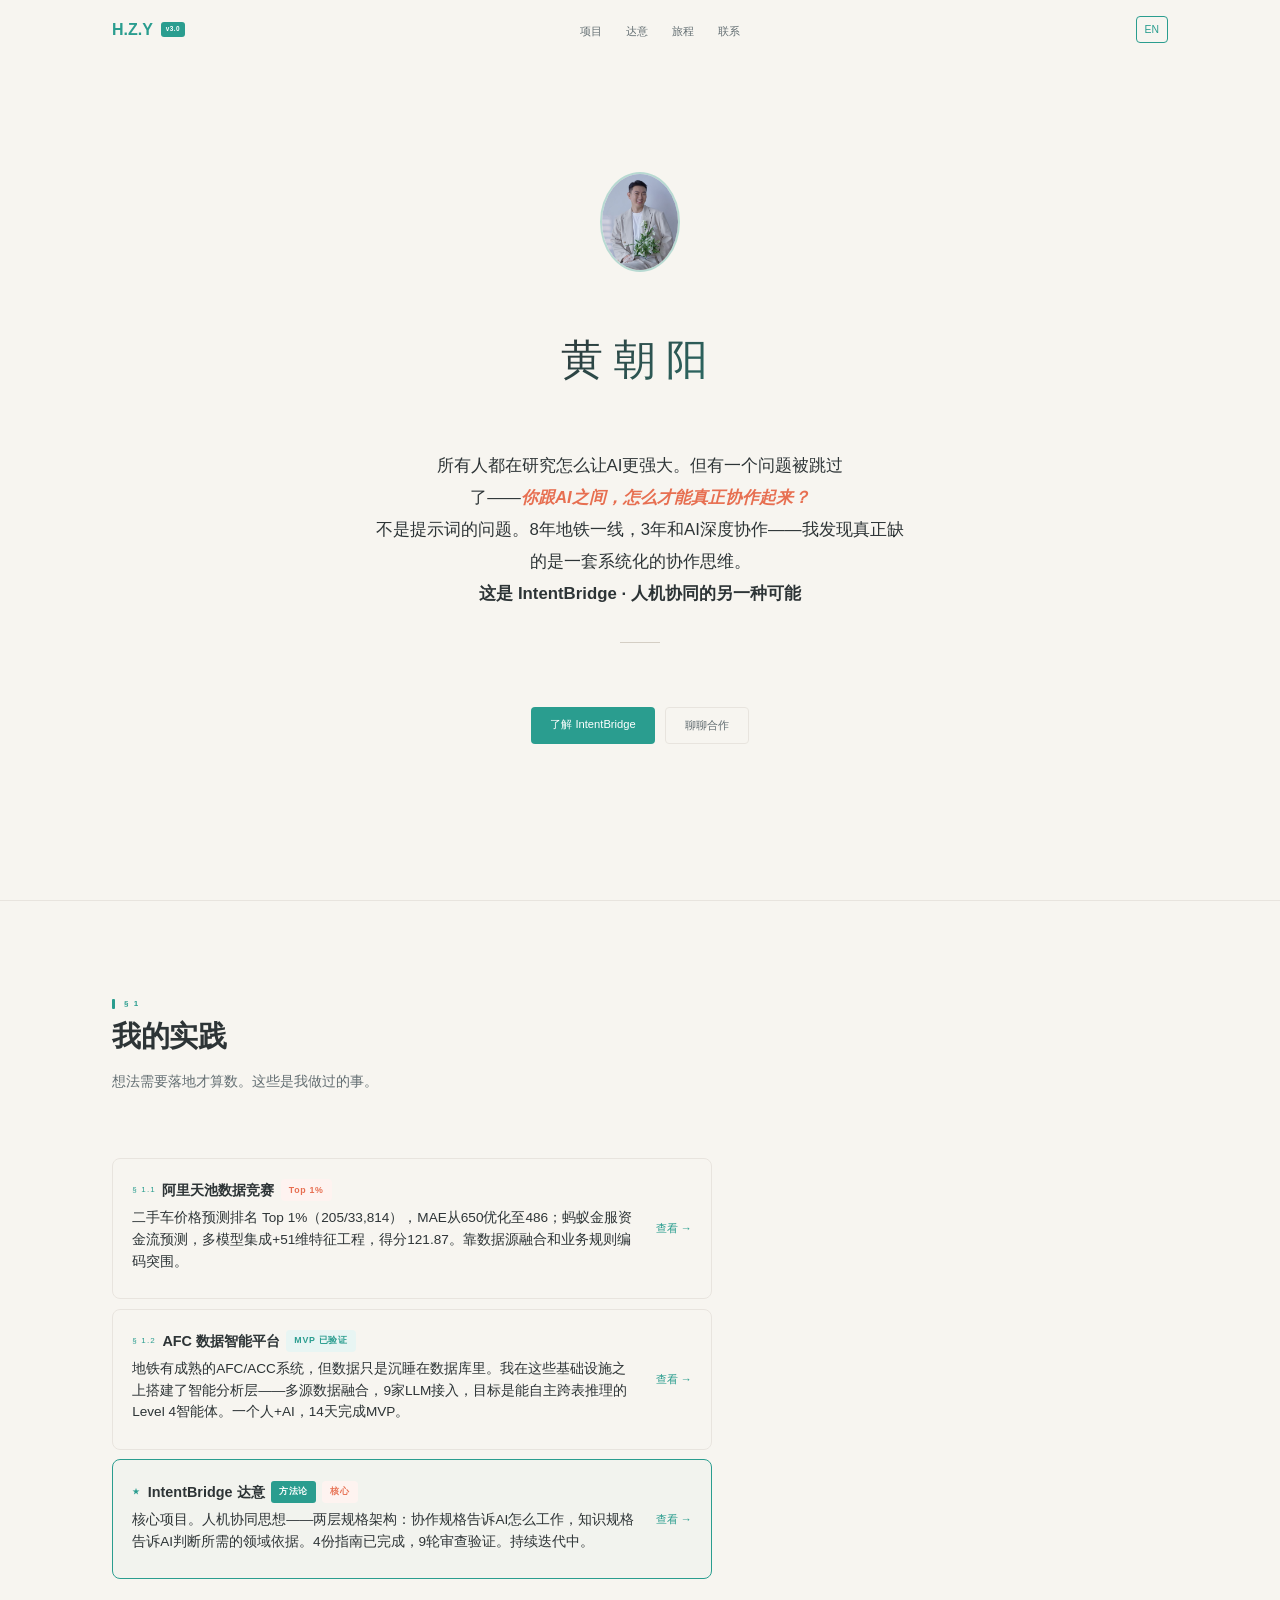
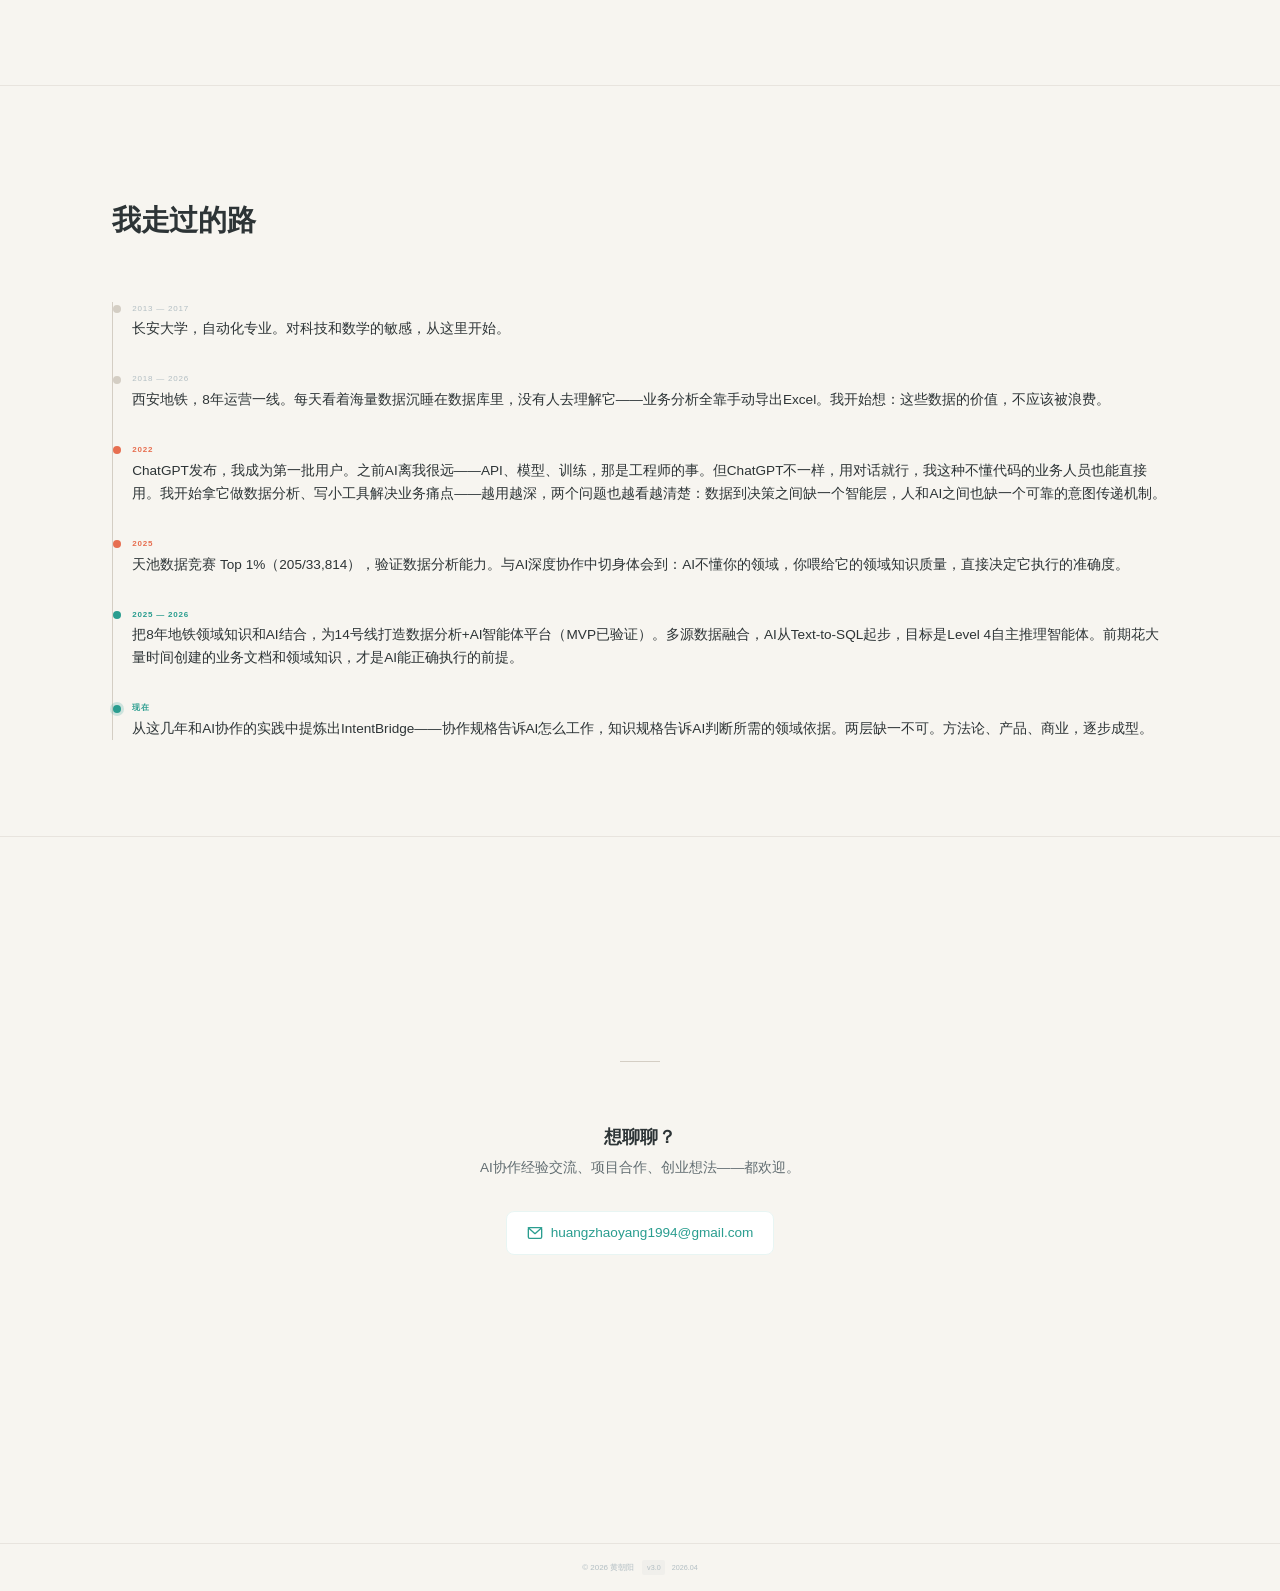
==== commit b6dd9f74: "content: 六角色审查驱动优化 + 多角色AI审查框架v0.3 全站内容与体验优化（基于六角色独立审查反馈）： - IntentBridge语调重写：真诚叙事替代概念堆砌，承认不懂代码 - 时间" ====
--- a/index.html
+++ b/index.html
@@ -70,14 +70,6 @@
                 </p>
             </div>
             <div class="divider reveal"></div>
-            <p class="hero__subtitle reveal">
-                <span class="zh">方法论创造者 · 数据产品实践者 · 人机协同探索者</span>
-                <span class="en">Methodology Creator · Data Product Practitioner · Human-AI Collaboration Explorer</span>
-            </p>
-            <p class="hero__personality reveal">
-                <span class="zh">INTP · 逻辑学家</span>
-                <span class="en">INTP · Logician</span>
-            </p>
             <div class="hero__cta reveal">
                 <a href="intentbridge.html" class="btn btn--primary">
                     <span class="zh">了解 IntentBridge</span>
@@ -105,7 +97,7 @@
             </p>
             <div class="project-list">
                 <!-- 1.1 Tianchi -->
-                <div onclick="location.href='projects/tianchi-prediction.html'" tabindex="0" role="link" onkeydown="if(event.key==='Enter')location.href='projects/tianchi-prediction.html'" class="project-item reveal" style="cursor:pointer;">
+                <a href="projects/tianchi-prediction.html" class="project-item reveal" style="cursor:pointer;">
                     <div>
                         <div class="project-item__header">
                             <span class="project-item__num">§ 1.1</span>
@@ -124,7 +116,7 @@
                         <span class="zh">查看 →</span>
                         <span class="en">View →</span>
                     </span>
-                </div>
+                </a>
 
                 <!-- 1.2 AFC -->
                 <a href="projects/afc.html" class="project-item reveal">
@@ -141,7 +133,7 @@
                             </span>
                         </div>
                         <p class="project-item__desc">
-                            <span class="zh">地铁有成熟的AFC/ACC系统，但数据只是沉睡在数据库里。我在这些基础设施之上搭建了智能分析层——多源数据融合，9家LLM接入，目标是能自主跨表推理的Level 4智能体。一个人+AI，13天完成MVP。</span>
+                            <span class="zh">地铁有成熟的AFC/ACC系统，但数据只是沉睡在数据库里。我在这些基础设施之上搭建了智能分析层——多源数据融合，9家LLM接入，目标是能自主跨表推理的Level 4智能体。一个人+AI，14天完成MVP。</span>
                             <span class="en">Metro has mature AFC/ACC systems, but data just sits dormant in databases. I built an intelligent analysis layer on top of this infrastructure — multi-source data fusion, 9 LLM providers integrated, targeting a Level 4 agent with autonomous cross-table reasoning. Solo + AI, MVP in 13 days.</span>
                         </p>
                     </div>
@@ -201,8 +193,8 @@
 
                 <!-- 2018-2026 -->
                 <div class="timeline__item reveal">
-                    <div class="timeline__dot timeline__dot--accent"></div>
-                    <div class="timeline__date timeline__date--accent">2018 — 2026</div>
+                    <div class="timeline__dot"></div>
+                    <div class="timeline__date">2018 — 2026</div>
                     <div class="timeline__text">
                         <span class="zh">西安地铁，8年运营一线。每天看着海量数据沉睡在数据库里，没有人去理解它——业务分析全靠手动导出Excel。我开始想：这些数据的价值，不应该被浪费。</span>
                         <span class="en">Xi'an Metro, 8 years on the operations frontline. Watching massive data sit dormant in databases every day with no one making sense of it — business analysis relied entirely on manual Excel exports. I started thinking: this data's value shouldn't go to waste.</span>
@@ -213,19 +205,19 @@
                 <div class="timeline__item reveal">
                     <div class="timeline__dot timeline__dot--coral"></div>
                     <div class="timeline__date timeline__date--coral">
-                        <span class="zh">2023 初</span>
-                        <span class="en">Early 2023</span>
-                    </div>
-                    <div class="timeline__text">
-                        <span class="zh">遇到 ChatGPT。两个问题同时浮现：数据到决策之间缺一个智能层，人和AI之间也缺一个可靠的意图传递机制。此后系统自学AI——课程、论文、实践并行。</span>
-                        <span class="en">Encountered ChatGPT. Two questions surfaced simultaneously: an intelligence layer is missing between data and decisions, and a reliable intent transfer mechanism is missing between humans and AI. Systematically self-taught AI — courses, papers, hands-on practice in parallel.</span>
+                        <span class="zh">2022</span>
+                        <span class="en">2022</span>
+                    </div>
+                    <div class="timeline__text">
+                        <span class="zh">ChatGPT发布，我成为第一批用户。之前AI离我很远——API、模型、训练，那是工程师的事。但ChatGPT不一样，用对话就行，我这种不懂代码的业务人员也能直接用。我开始拿它做数据分析、写小工具解决业务痛点——越用越深，两个问题也越看越清楚：数据到决策之间缺一个智能层，人和AI之间也缺一个可靠的意图传递机制。</span>
+                        <span class="en">ChatGPT launched, and I was an early adopter. Before that, AI felt distant — APIs, models, training were for engineers. ChatGPT was different: just talk to it. Someone like me who can't code could finally use AI directly. I started using it for data analysis, writing small tools to solve business pain points. The deeper I went, the clearer two problems became: an intelligence layer is missing between data and decisions, and a reliable intent transfer mechanism is missing between humans and AI.</span>
                     </div>
                 </div>
 
                 <!-- 2025 Tianchi -->
                 <div class="timeline__item reveal">
-                    <div class="timeline__dot"></div>
-                    <div class="timeline__date">2025</div>
+                    <div class="timeline__dot timeline__dot--coral"></div>
+                    <div class="timeline__date timeline__date--coral">2025</div>
                     <div class="timeline__text">
                         <span class="zh">天池数据竞赛 Top 1%（205/33,814），验证数据分析能力。与AI深度协作中切身体会到：AI不懂你的领域，你喂给它的领域知识质量，直接决定它执行的准确度。</span>
                         <span class="en">Tianchi Data Competition Top 1% (205/33,814), validated data analysis skills. Deep AI collaboration made it clear: AI doesn't understand your domain — the quality of domain knowledge you feed it directly determines execution accuracy.</span>
@@ -250,8 +242,8 @@
                         <span class="en">Now</span>
                     </div>
                     <div class="timeline__text">
-                        <span class="zh">从AFC项目中提炼出 IntentBridge——协作规格告诉AI怎么工作，知识规格告诉AI判断所需的领域依据。两层缺一不可。方法论、产品、商业，逐步成型。</span>
-                        <span class="en">Distilled IntentBridge from the AFC project — collaboration specs tell AI how to work, knowledge specs provide the domain basis for AI's judgments. Both layers are indispensable. Methodology, product, business, taking shape progressively.</span>
+                        <span class="zh">从这几年和AI协作的实践中提炼出IntentBridge——协作规格告诉AI怎么工作，知识规格告诉AI判断所需的领域依据。两层缺一不可。方法论、产品、商业，逐步成型。</span>
+                        <span class="en">Distilled IntentBridge from years of AI collaboration practice — collaboration specs tell AI how to work, knowledge specs provide the domain basis for AI's judgments. Both layers are indispensable. Methodology, product, business, taking shape progressively.</span>
                     </div>
                 </div>
             </div>
@@ -262,16 +254,20 @@
     <section id="contact" class="section">
         <div class="container">
             <div class="contact">
+                <div class="divider reveal"></div>
                 <h2 class="contact__title reveal">
                     <span class="zh">想聊聊？</span>
                     <span class="en">Want to Chat?</span>
                 </h2>
                 <p class="contact__desc reveal">
-                    <span class="zh">方法论交流、项目合作、创业想法——都欢迎。</span>
-                    <span class="en">Methodology discussions, project collaboration, startup ideas — all welcome.</span>
+                    <span class="zh">AI协作经验交流、项目合作、创业想法——都欢迎。</span>
+                    <span class="en">AI collaboration experience sharing, project collaboration, startup ideas — all welcome.</span>
                 </p>
                 <div class="contact__emails reveal">
-                    <a href="mailto:huangzhaoyang1994@gmail.com" class="contact__email"><svg width="14" height="14" viewBox="0 0 24 24" fill="none" stroke="currentColor" stroke-width="2" stroke-linecap="round" stroke-linejoin="round" style="vertical-align:-2px;margin-right:4px;"><rect x="2" y="4" width="20" height="16" rx="2"/><path d="M22 4L12 13 2 4"/></svg>huangzhaoyang1994@gmail.com</a>
+                    <a href="mailto:huangzhaoyang1994@gmail.com" class="contact__email">
+                        <svg width="16" height="16" viewBox="0 0 24 24" fill="none" stroke="currentColor" stroke-width="2" stroke-linecap="round" stroke-linejoin="round"><rect x="2" y="4" width="20" height="16" rx="2"/><path d="M22 4L12 13 2 4"/></svg>
+                        <span>huangzhaoyang1994@gmail.com</span>
+                    </a>
                 </div>
             </div>
         </div>
@@ -292,6 +288,9 @@
         </div>
     </footer>
 
+    <button class="back-to-top" aria-label="Back to top">
+        <svg viewBox="0 0 24 24" fill="none" stroke="currentColor" stroke-width="2" stroke-linecap="round" stroke-linejoin="round"><path d="M18 15l-6-6-6 6"/></svg>
+    </button>
     <script src="js/main.js"></script>
 </body>
 </html>
--- a/css/style.css
+++ b/css/style.css
@@ -87,7 +87,7 @@
   font-weight: 600;
   line-height: 1.3;
 }
-.caption { font-size: 0.85rem; color: var(--text-muted); line-height: 1.6; }
+.caption { font-size: 0.9rem; color: var(--text-muted); line-height: 1.7; }
 .label {
   font-size: 0.55rem;
   font-weight: 600;
@@ -113,6 +113,19 @@
   text-transform: uppercase;
   color: var(--accent);
   margin-bottom: var(--sp-xs);
+  padding-left: 12px;
+  position: relative;
+}
+.section-label::before {
+  content: "";
+  position: absolute;
+  left: 0;
+  top: 50%;
+  transform: translateY(-50%);
+  width: 3px;
+  height: 10px;
+  background: var(--accent);
+  border-radius: 1px;
 }
 
 /* Tags */
@@ -204,6 +217,9 @@
 }
 .site-footer__date { font-size: 0.45rem; color: var(--text-dim); }
 
+/* Prose (long-form text blocks) */
+.prose p + p { margin-top: 24px; }
+
 /* Focus & accessibility */
 :focus-visible { outline: 2px solid var(--accent); outline-offset: 2px; }
 ::selection { background: var(--accent-light); color: var(--accent); }
--- a/css/layout.css
+++ b/css/layout.css
@@ -136,21 +136,6 @@
 .hero__text p:nth-child(2) { max-width: 540px; }
 .hero__text p:nth-child(3) { max-width: 360px; }
 .hero__highlight { color: var(--coral); font-weight: 600; }
-.hero__personality {
-  font-size: 0.55rem;
-  letter-spacing: 0.2em;
-  text-transform: uppercase;
-  color: var(--text-dim);
-  margin-top: 0.3rem;
-  margin-bottom: var(--sp-sm);
-}
-.hero__subtitle {
-  font-size: 0.6rem;
-  letter-spacing: 0.15em;
-  text-transform: uppercase;
-  color: var(--text-dim);
-  margin-top: var(--sp-md);
-}
 .hero__cta {
   display: flex;
   gap: 0.6rem;
@@ -223,7 +208,7 @@
 }
 .timeline__dot--accent { background: var(--accent); }
 .timeline__dot--coral { background: var(--coral); }
-.timeline__dot--active { background: var(--accent); box-shadow: 0 0 0 3px rgba(var(--accent-rgb), 0.2); }
+.timeline__dot--active { background: var(--accent); box-shadow: 0 0 0 3px rgba(var(--accent-rgb), 0.2); animation: pulse 3s ease-in-out infinite; }
 .timeline__date { font-size: 0.5rem; color: var(--text-dim); letter-spacing: 0.1em; }
 .timeline__date--coral { color: var(--coral); font-weight: 600; }
 .timeline__date--accent { color: var(--accent); font-weight: 600; }
@@ -231,10 +216,51 @@
 
 /* Contact */
 .contact { text-align: center; padding: var(--sp-xl) 0; }
+.contact .divider { margin-bottom: var(--sp-lg); }
 .contact__title { font-size: 1.1rem; font-weight: 600; margin-bottom: 0.5rem; }
-.contact__desc { font-size: 0.85rem; color: var(--text-muted); margin-bottom: 1rem; line-height: 1.6; }
+.contact__desc { font-size: 0.85rem; color: var(--text-muted); margin-bottom: var(--sp-md); line-height: 1.6; }
 .contact__emails { display: flex; gap: 1.2rem; justify-content: center; flex-wrap: wrap; }
-.contact__email { font-size: 0.85rem; color: var(--accent); }
+.contact__email {
+  display: inline-flex;
+  align-items: center;
+  gap: 0.5rem;
+  font-size: 0.85rem;
+  color: var(--accent);
+  padding: 0.6rem 1.2rem;
+  border: 1px solid var(--accent-light);
+  border-radius: var(--radius);
+  background: var(--bg-card);
+  transition: background 250ms var(--ease-out), border-color 250ms var(--ease-out);
+}
+.contact__email:hover {
+  background: var(--accent-light);
+  border-color: var(--accent);
+}
+.contact__email svg { flex-shrink: 0; }
+
+/* Back to top */
+.back-to-top {
+  position: fixed;
+  bottom: 2rem;
+  right: 2rem;
+  width: 36px;
+  height: 36px;
+  border-radius: 50%;
+  background: var(--bg-card);
+  border: 1px solid var(--border);
+  color: var(--text-muted);
+  display: flex;
+  align-items: center;
+  justify-content: center;
+  cursor: pointer;
+  opacity: 0;
+  visibility: hidden;
+  transition: opacity 300ms var(--ease-out), visibility 300ms var(--ease-out), border-color 200ms var(--ease-out), color 200ms var(--ease-out);
+  z-index: 50;
+}
+.back-to-top.visible { opacity: 1; visibility: visible; }
+.back-to-top:hover { border-color: var(--accent); color: var(--accent); }
+.back-to-top svg { width: 16px; height: 16px; }
 
 /* Blockquote */
 .quote-block {
@@ -249,6 +275,15 @@
 
 /* Framework items (IntentBridge page) */
 .framework-list { display: flex; flex-direction: column; gap: 0.8rem; max-width: 600px; }
+.framework-group__label {
+  font-size: 0.5rem;
+  font-weight: 600;
+  letter-spacing: 0.15em;
+  text-transform: uppercase;
+  color: var(--accent);
+  padding-top: var(--sp-sm);
+  margin-bottom: -0.3rem;
+}
 .framework-item {
   display: flex;
   gap: 1rem;
@@ -332,4 +367,5 @@
   .project-item__link { margin-left: 0; margin-top: 0.5rem; }
   .metadata { flex-wrap: wrap; gap: 0.8rem; }
   .framework-item { flex-direction: column; gap: 0.5rem; }
-}
+  .back-to-top { bottom: 1.2rem; right: 1.2rem; width: 32px; height: 32px; }
+}
--- a/css/animations.css
+++ b/css/animations.css
@@ -30,10 +30,10 @@
 
 /* Hero entry sequence */
 .hero__avatar { animation: fadeIn 600ms var(--ease-out) 0ms both; }
-.hero__name, .hero__personality { animation: fadeIn 600ms var(--ease-out) 300ms both; }
+.hero__name { animation: fadeIn 600ms var(--ease-out) 300ms both; }
 .hero__text { animation: fadeSlideUp 600ms var(--ease-out) 700ms both; }
-.hero__subtitle, .hero .divider { animation: fadeIn 600ms var(--ease-out) 1100ms both; }
-.hero__cta { animation: fadeIn 600ms var(--ease-out) 1500ms both; }
+.hero .divider { animation: fadeIn 600ms var(--ease-out) 1100ms both; }
+.hero__cta { animation: fadeIn 600ms var(--ease-out) 1300ms both; }
 
 @keyframes fadeIn {
   from { opacity: 0; }
@@ -42,6 +42,12 @@
 @keyframes fadeSlideUp {
   from { opacity: 0; transform: translateY(10px); }
   to { opacity: 1; transform: translateY(0); }
+}
+
+/* Timeline "now" dot pulse */
+@keyframes pulse {
+  0%, 100% { box-shadow: 0 0 0 3px rgba(var(--accent-rgb), 0.2); }
+  50% { box-shadow: 0 0 0 6px rgba(var(--accent-rgb), 0.08); }
 }
 
 /* View Transitions (MPA) */
@@ -61,9 +67,10 @@
 @media (prefers-reduced-motion: reduce) {
   .reveal { transition: none; opacity: 1; transform: none; }
   .hero__avatar, .hero__name, .hero__text,
-  .hero__subtitle, .hero .divider, .hero__cta {
+  .hero .divider, .hero__cta {
     animation: none;
     opacity: 1;
   }
   .section-marker::before { transition: none; height: 100%; }
+  .timeline__dot--active { animation: none; }
 }
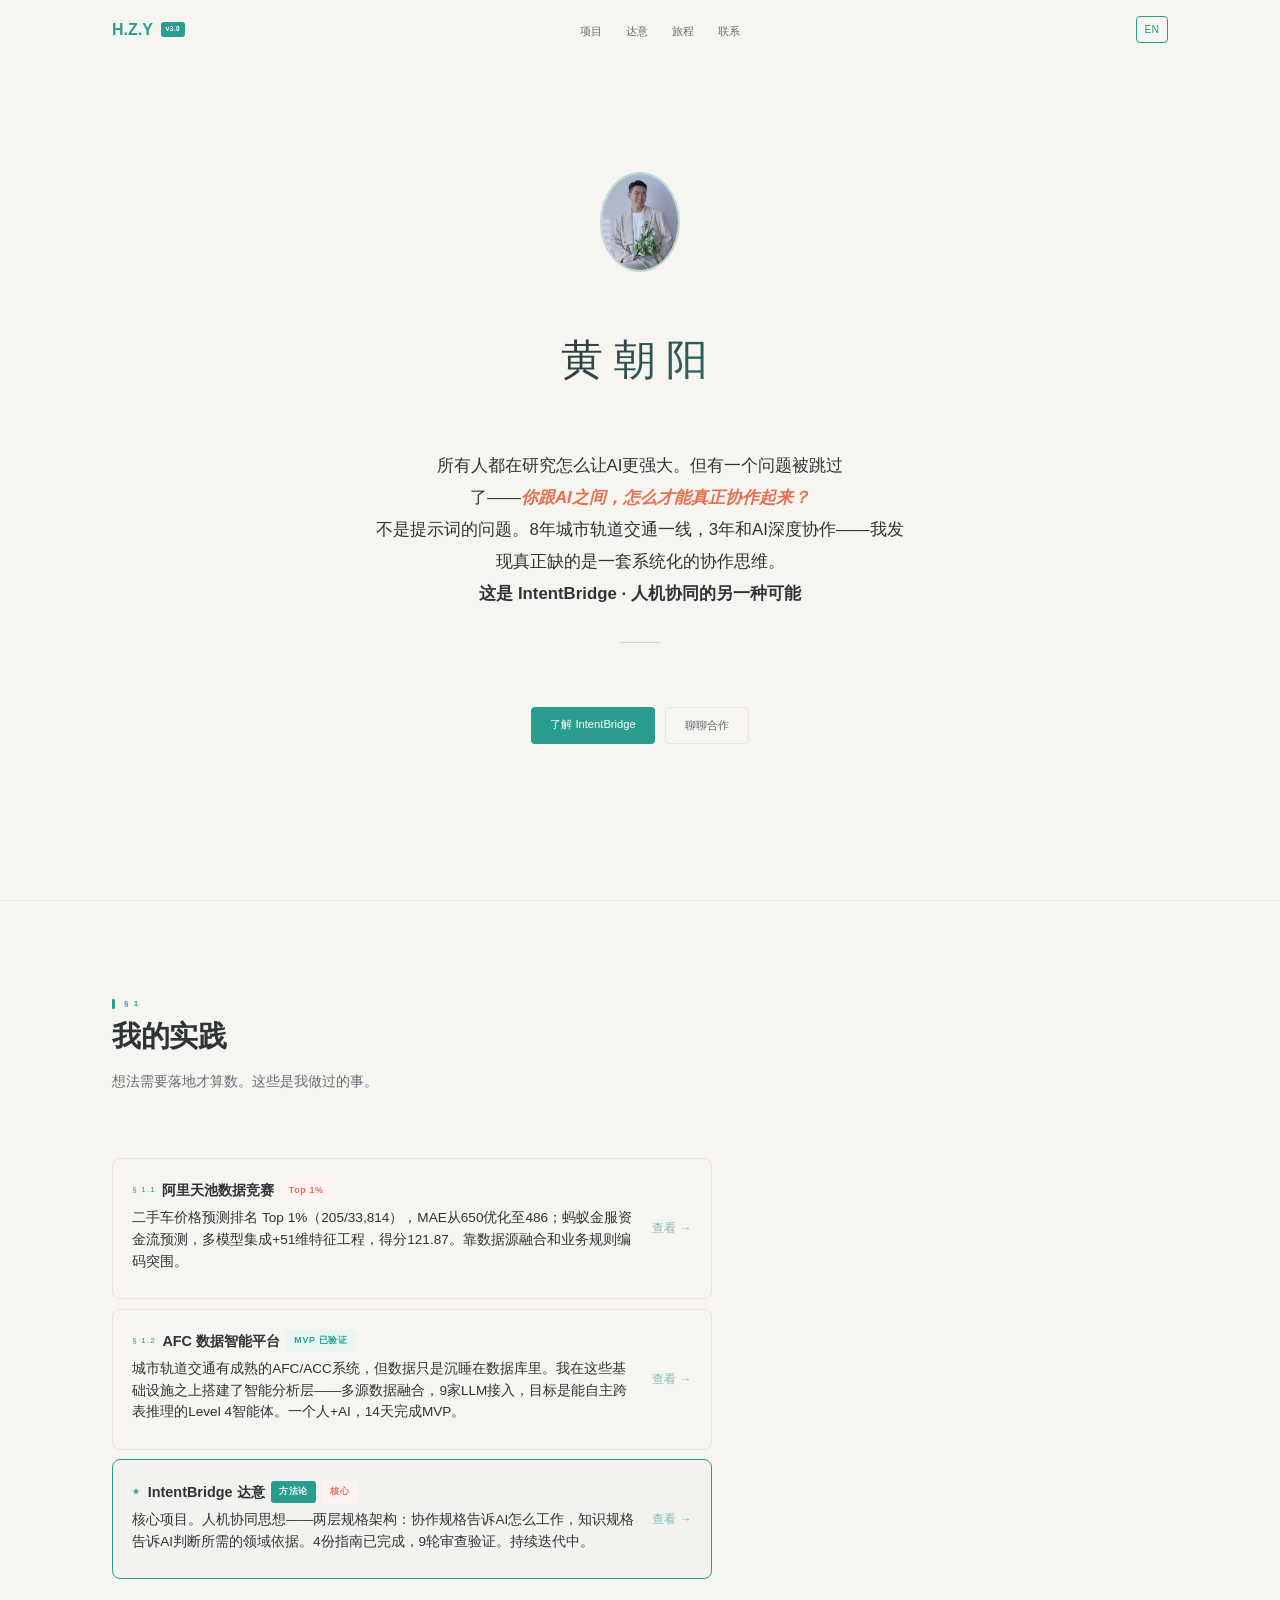
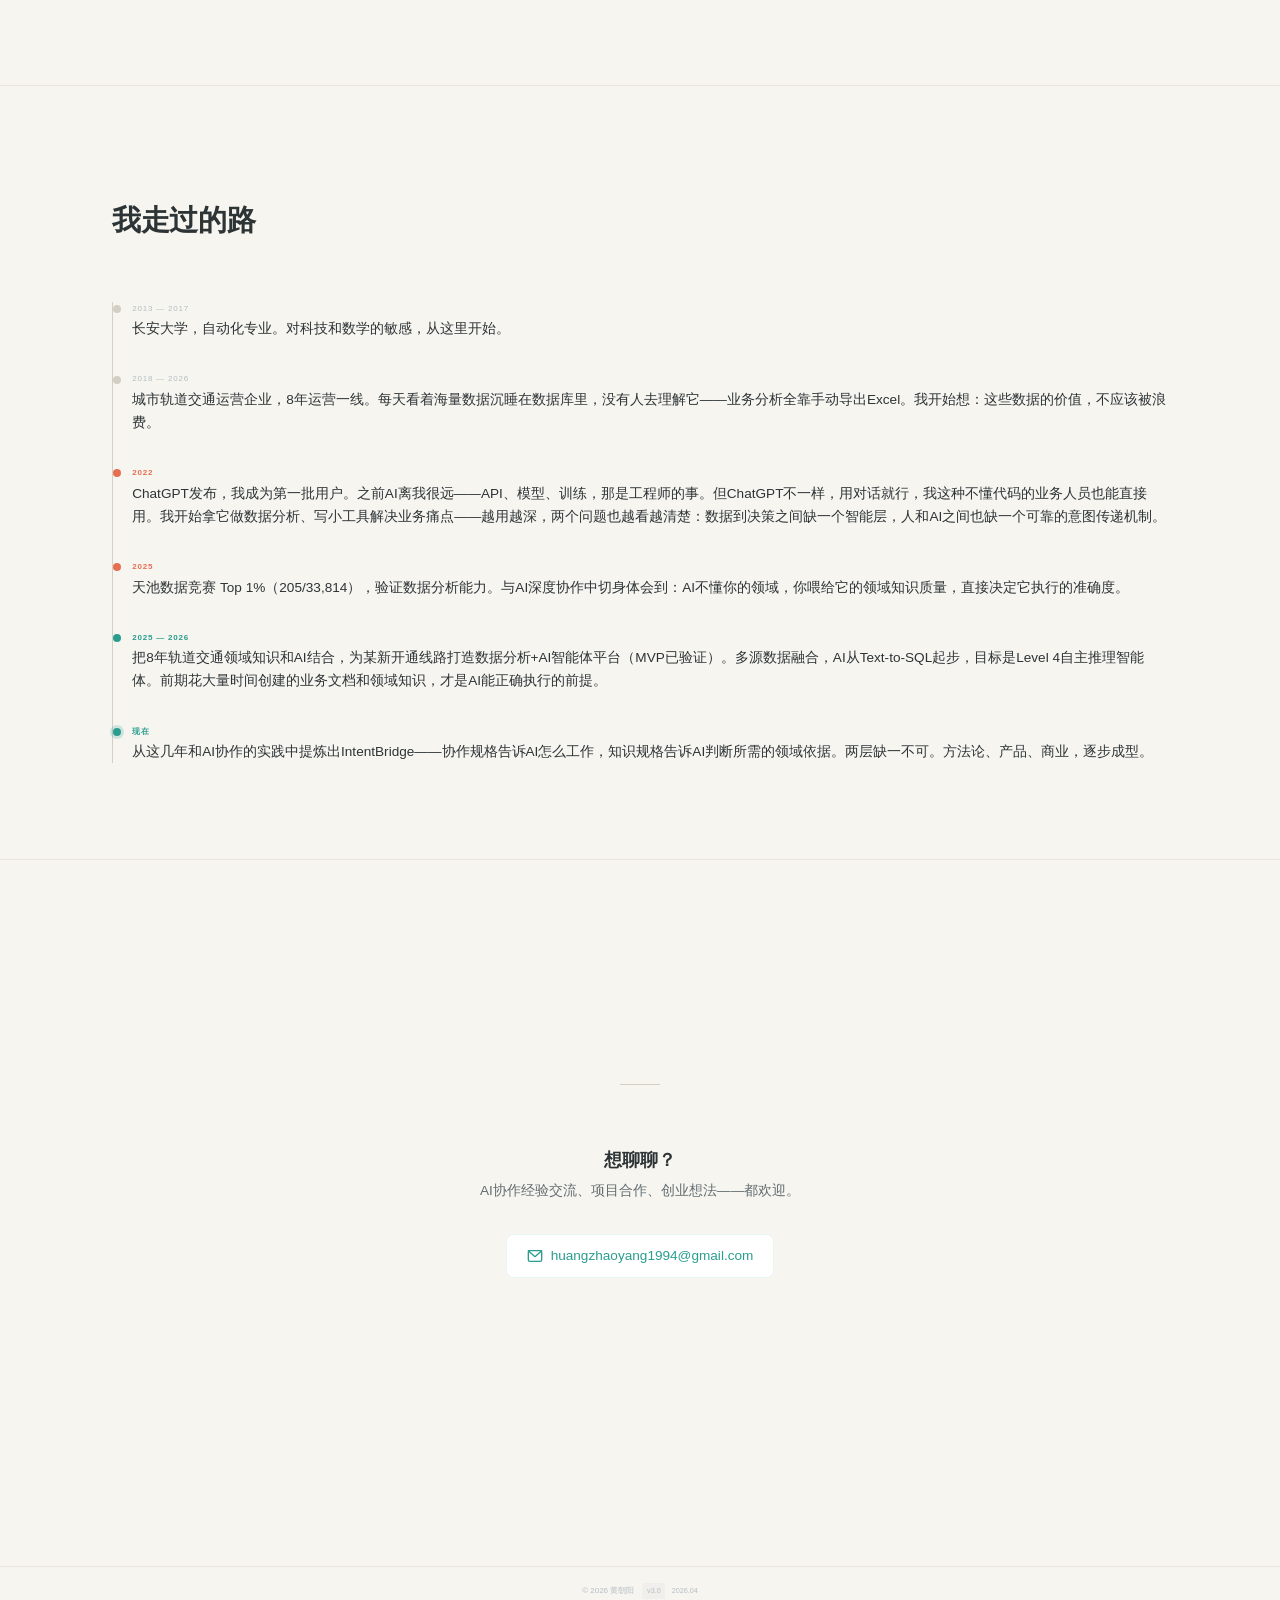
==== commit d875a76b: "security: 全站敏感信息脱敏 — 去地域化+数据模糊化 - 公司名: 西安地铁/西安轨道交通集团 → 城市轨道交通运营企业 - 线路: 14号线/Line 14 → 某新开通线路/a newl" ====
--- a/index.html
+++ b/index.html
@@ -4,7 +4,7 @@
     <meta charset="UTF-8">
     <meta name="viewport" content="width=device-width, initial-scale=1.0">
     <title>黄朝阳 — IntentBridge</title>
-    <meta name="description" content="黄朝阳。人机协同思想者，IntentBridge 创造者。8年地铁一线，3年AI深度协作，发现人和AI之间缺的不是提示词，是一套系统化的协作思维。">
+    <meta name="description" content="黄朝阳。人机协同思想者，IntentBridge 创造者。8年城市轨道交通一线，3年AI深度协作，发现人和AI之间缺的不是提示词，是一套系统化的协作思维。">
     <meta property="og:title" content="黄朝阳 — IntentBridge">
     <meta property="og:description" content="人和AI之间，怎么才能真正协作起来？不是提示词的问题——真正缺的是一套系统化的协作思维。">
     <meta property="og:type" content="website">
@@ -61,8 +61,8 @@
                     <span class="en">Everyone is figuring out how to make AI more powerful. But one question keeps getting skipped — <em class="hero__highlight">how do you truly collaborate with AI?</em></span>
                 </p>
                 <p>
-                    <span class="zh">不是提示词的问题。8年地铁一线，3年和AI深度协作——我发现真正缺的是一套系统化的协作思维。</span>
-                    <span class="en">It's not a prompt problem. 8 years on the metro frontline, 3 years of deep AI collaboration — what's truly missing is a systematic collaboration mindset.</span>
+                    <span class="zh">不是提示词的问题。8年城市轨道交通一线，3年和AI深度协作——我发现真正缺的是一套系统化的协作思维。</span>
+                    <span class="en">It's not a prompt problem. 8 years on the urban rail transit frontline, 3 years of deep AI collaboration — what's truly missing is a systematic collaboration mindset.</span>
                 </p>
                 <p>
                     <span class="zh"><strong>这是 IntentBridge · 人机协同的另一种可能</strong></span>
@@ -133,8 +133,8 @@
                             </span>
                         </div>
                         <p class="project-item__desc">
-                            <span class="zh">地铁有成熟的AFC/ACC系统，但数据只是沉睡在数据库里。我在这些基础设施之上搭建了智能分析层——多源数据融合，9家LLM接入，目标是能自主跨表推理的Level 4智能体。一个人+AI，14天完成MVP。</span>
-                            <span class="en">Metro has mature AFC/ACC systems, but data just sits dormant in databases. I built an intelligent analysis layer on top of this infrastructure — multi-source data fusion, 9 LLM providers integrated, targeting a Level 4 agent with autonomous cross-table reasoning. Solo + AI, MVP in 13 days.</span>
+                            <span class="zh">城市轨道交通有成熟的AFC/ACC系统，但数据只是沉睡在数据库里。我在这些基础设施之上搭建了智能分析层——多源数据融合，9家LLM接入，目标是能自主跨表推理的Level 4智能体。一个人+AI，14天完成MVP。</span>
+                            <span class="en">Urban rail transit has mature AFC/ACC systems, but data just sits dormant in databases. I built an intelligent analysis layer on top of this infrastructure — multi-source data fusion, 9 LLM providers integrated, targeting a Level 4 agent with autonomous cross-table reasoning. Solo + AI, MVP in 13 days.</span>
                         </p>
                     </div>
                     <span class="project-item__link">
@@ -196,8 +196,8 @@
                     <div class="timeline__dot"></div>
                     <div class="timeline__date">2018 — 2026</div>
                     <div class="timeline__text">
-                        <span class="zh">西安地铁，8年运营一线。每天看着海量数据沉睡在数据库里，没有人去理解它——业务分析全靠手动导出Excel。我开始想：这些数据的价值，不应该被浪费。</span>
-                        <span class="en">Xi'an Metro, 8 years on the operations frontline. Watching massive data sit dormant in databases every day with no one making sense of it — business analysis relied entirely on manual Excel exports. I started thinking: this data's value shouldn't go to waste.</span>
+                        <span class="zh">城市轨道交通运营企业，8年运营一线。每天看着海量数据沉睡在数据库里，没有人去理解它——业务分析全靠手动导出Excel。我开始想：这些数据的价值，不应该被浪费。</span>
+                        <span class="en">A major urban rail transit operator, 8 years on the operations frontline. Watching massive data sit dormant in databases every day with no one making sense of it — business analysis relied entirely on manual Excel exports. I started thinking: this data's value shouldn't go to waste.</span>
                     </div>
                 </div>
 
@@ -229,8 +229,8 @@
                     <div class="timeline__dot timeline__dot--accent"></div>
                     <div class="timeline__date timeline__date--accent">2025 — 2026</div>
                     <div class="timeline__text">
-                        <span class="zh">把8年地铁领域知识和AI结合，为14号线打造数据分析+AI智能体平台（MVP已验证）。多源数据融合，AI从Text-to-SQL起步，目标是Level 4自主推理智能体。前期花大量时间创建的业务文档和领域知识，才是AI能正确执行的前提。</span>
-                        <span class="en">Combined 8 years of metro domain expertise with AI to build a data analysis + AI agent platform for Line 14 (MVP verified). Multi-source data fusion, AI evolving from Text-to-SQL toward a Level 4 autonomous reasoning agent. The extensive upfront work creating business documents and domain knowledge was the real prerequisite for AI to execute correctly.</span>
+                        <span class="zh">把8年轨道交通领域知识和AI结合，为某新开通线路打造数据分析+AI智能体平台（MVP已验证）。多源数据融合，AI从Text-to-SQL起步，目标是Level 4自主推理智能体。前期花大量时间创建的业务文档和领域知识，才是AI能正确执行的前提。</span>
+                        <span class="en">Combined 8 years of urban rail transit domain expertise with AI to build a data analysis + AI agent platform for a newly opened line (MVP verified). Multi-source data fusion, AI evolving from Text-to-SQL toward a Level 4 autonomous reasoning agent. The extensive upfront work creating business documents and domain knowledge was the real prerequisite for AI to execute correctly.</span>
                     </div>
                 </div>
 
--- a/css/layout.css
+++ b/css/layout.css
@@ -153,12 +153,14 @@
   display: flex;
   justify-content: space-between;
   align-items: center;
-  transition: border-color 250ms var(--ease-out), background 250ms var(--ease-out);
+  transition: border-color 250ms var(--ease-out), background 250ms var(--ease-out), box-shadow 250ms var(--ease-out), transform 250ms var(--ease-out);
   cursor: pointer;
 }
 .project-item:hover {
   border-color: var(--accent);
   background: rgba(var(--accent-rgb), 0.02);
+  box-shadow: 0 4px 16px rgba(0, 0, 0, 0.08);
+  transform: translateY(-2px);
 }
 .project-item--core {
   border-color: var(--accent);
@@ -175,17 +177,31 @@
   letter-spacing: 0.15em;
   color: var(--accent);
 }
-.project-item__title { font-size: 0.9rem; font-weight: 600; }
-.project-item__desc { font-size: 0.85rem; color: var(--text); line-height: 1.6; margin-bottom: 0.4rem; }
+.project-item__title {
+  font-size: 0.9rem;
+  font-weight: 600;
+  transition: color 250ms var(--ease-out);
+}
+.project-item__desc {
+  font-size: 0.85rem;
+  color: var(--text);
+  line-height: 1.6;
+  margin-bottom: 0.4rem;
+  transition: color 250ms var(--ease-out);
+}
 .project-item__meta { font-size: 0.6rem; color: var(--text-dim); }
 .project-item__link {
-  font-size: 0.7rem;
+  font-size: 0.75rem;
+  font-weight: 500;
   color: var(--accent);
   white-space: nowrap;
   margin-left: 1rem;
-  transition: transform 250ms var(--ease-out);
-}
-.project-item:hover .project-item__link { transform: translateX(4px); }
+  transition: transform 250ms var(--ease-out), opacity 250ms var(--ease-out);
+  opacity: 0.6;
+}
+.project-item:hover .project-item__title { color: var(--accent); }
+.project-item:hover .project-item__desc { color: var(--text-muted); }
+.project-item:hover .project-item__link { transform: translateX(6px); opacity: 1; }
 
 /* Timeline */
 .timeline {
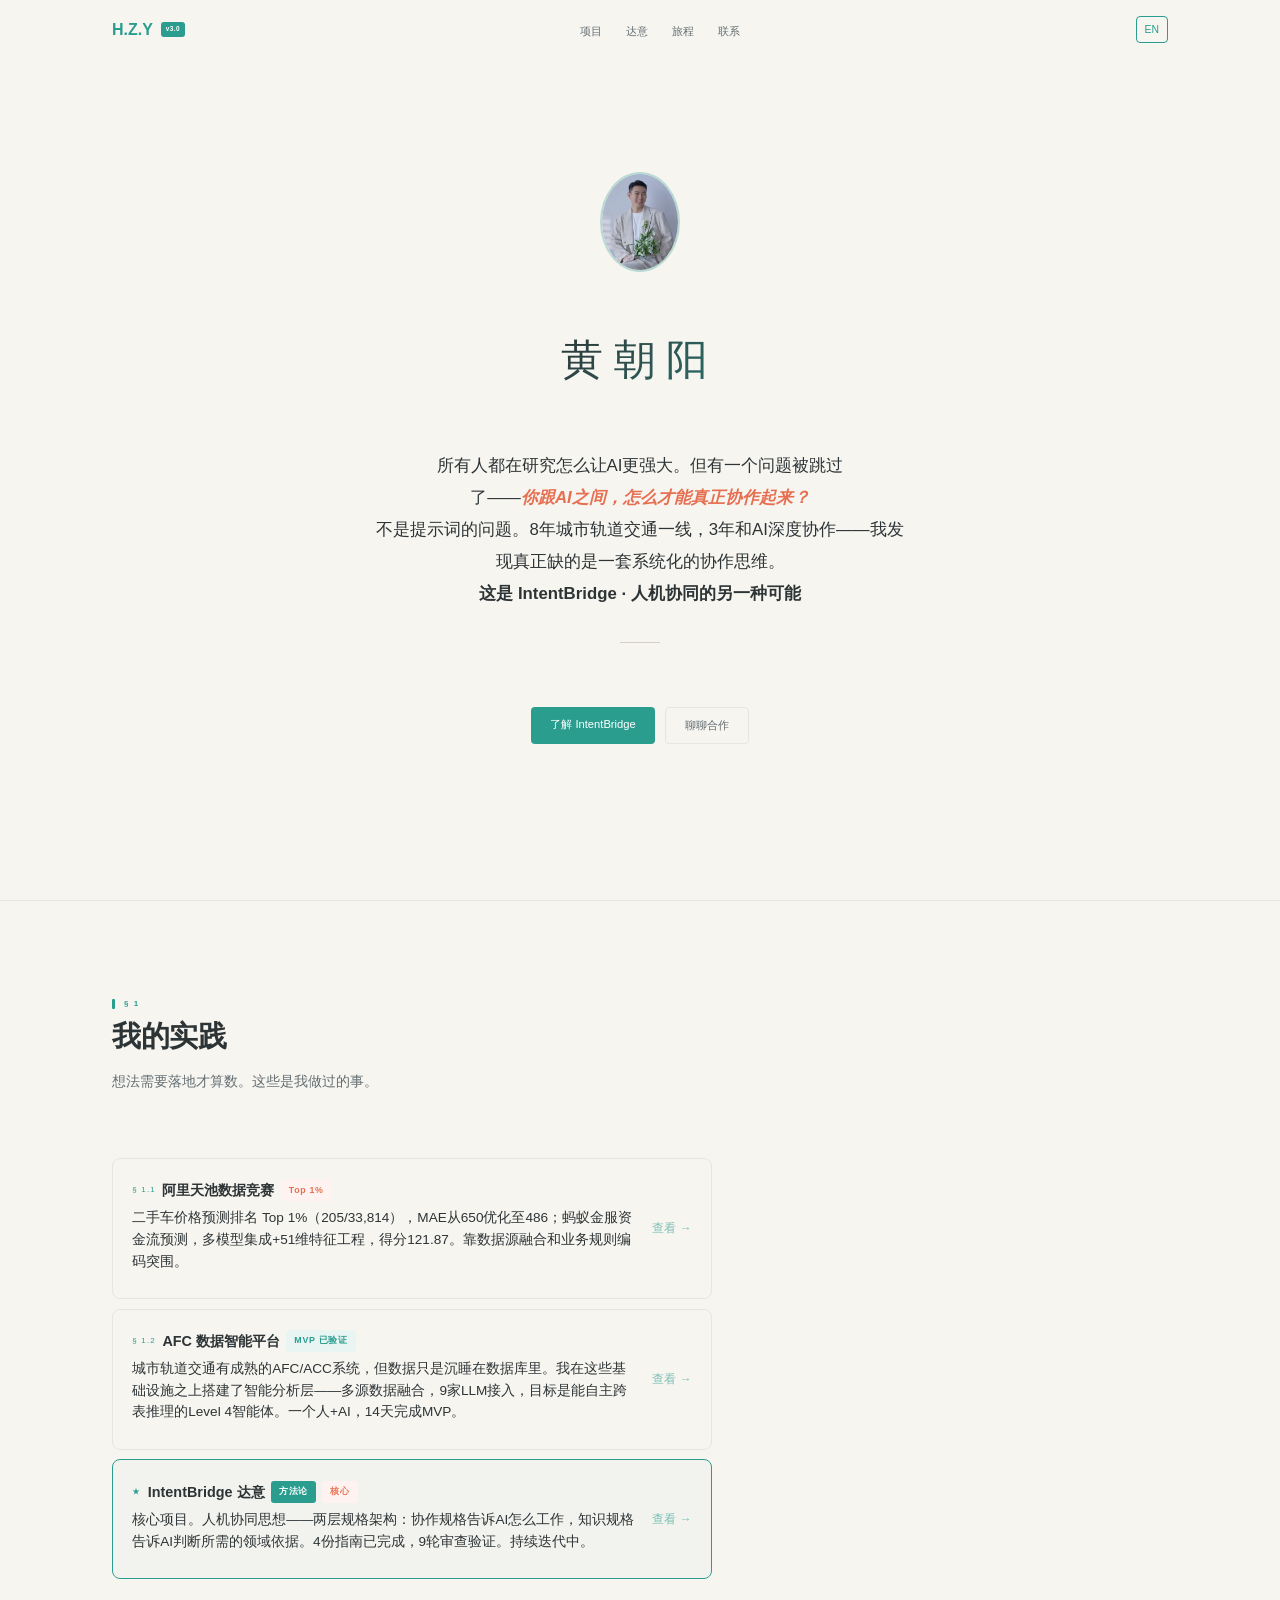
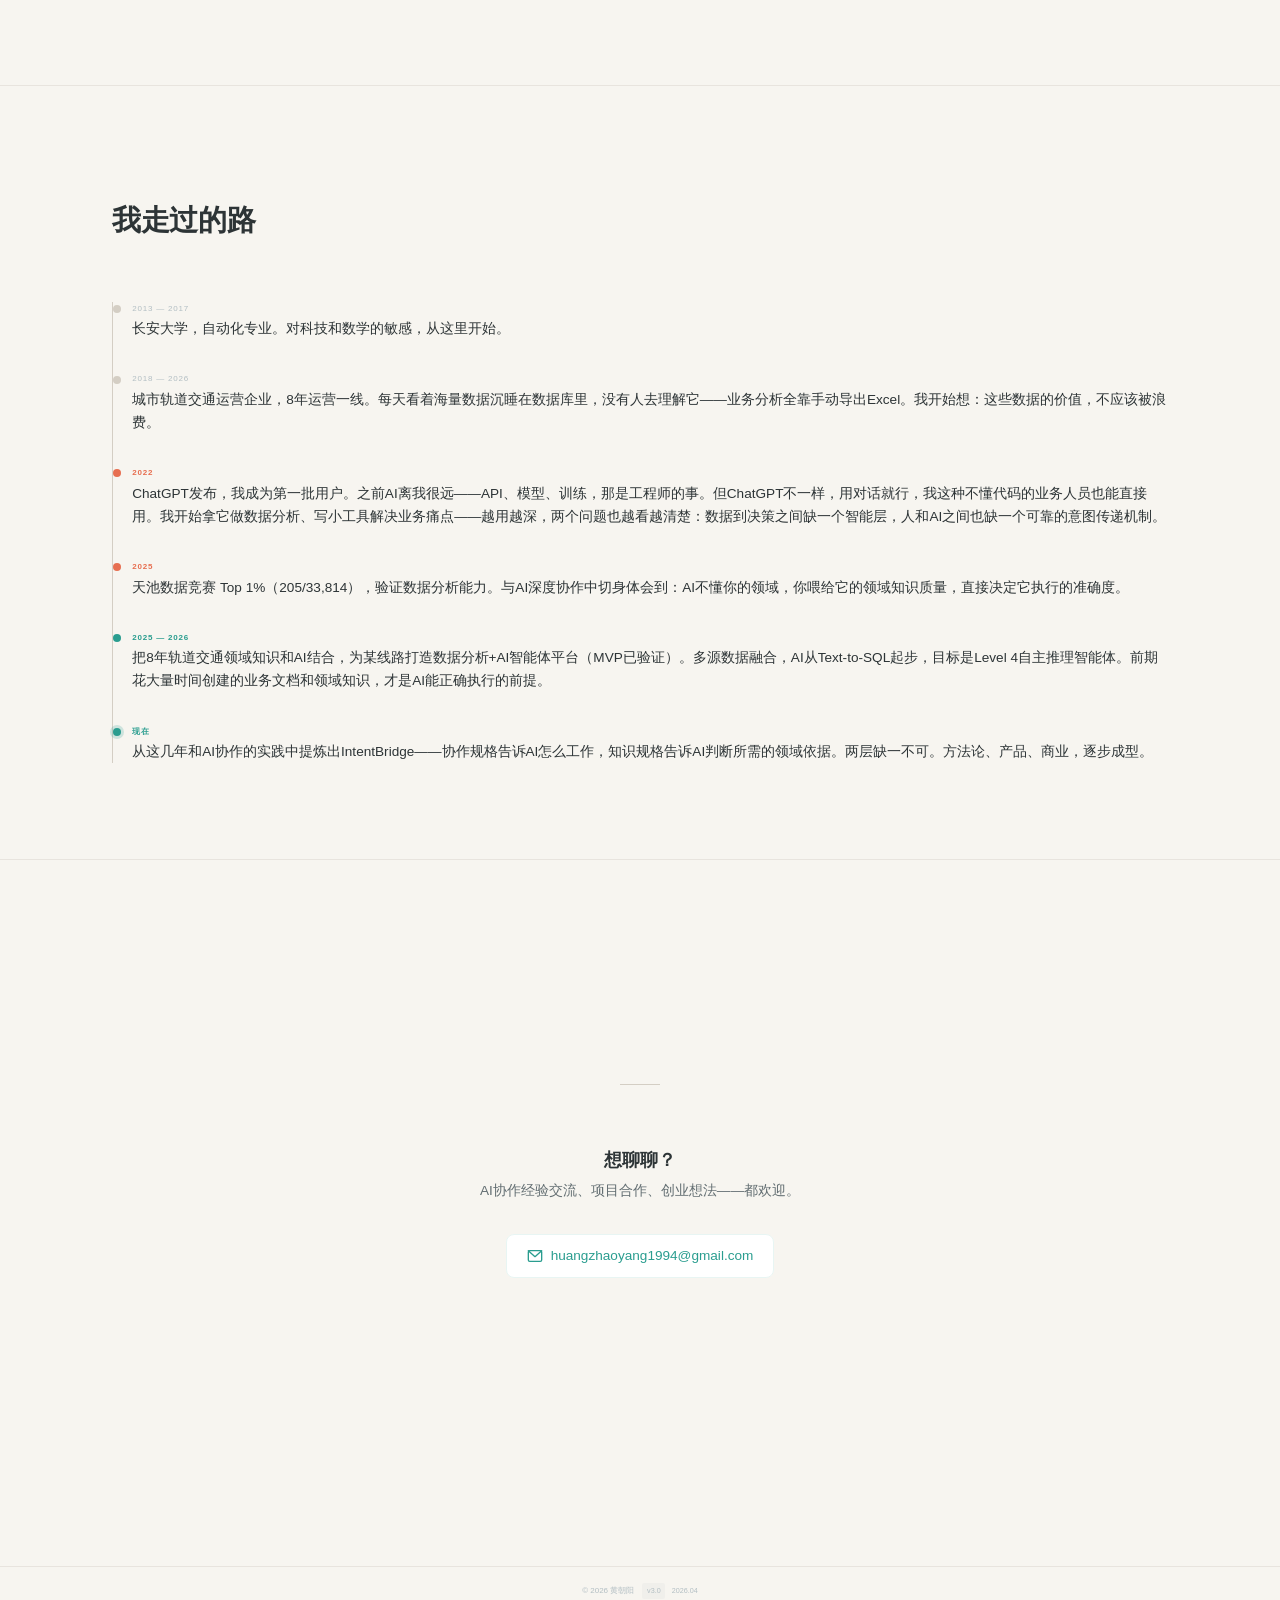
==== commit a4626921: "fix: "某新开通线路" → "某线路"，去掉"新"字 Co-Authored-By: Claude Opus 4.7 <noreply@anthropic.com>" ====
--- a/index.html
+++ b/index.html
@@ -229,8 +229,8 @@
                     <div class="timeline__dot timeline__dot--accent"></div>
                     <div class="timeline__date timeline__date--accent">2025 — 2026</div>
                     <div class="timeline__text">
-                        <span class="zh">把8年轨道交通领域知识和AI结合，为某新开通线路打造数据分析+AI智能体平台（MVP已验证）。多源数据融合，AI从Text-to-SQL起步，目标是Level 4自主推理智能体。前期花大量时间创建的业务文档和领域知识，才是AI能正确执行的前提。</span>
-                        <span class="en">Combined 8 years of urban rail transit domain expertise with AI to build a data analysis + AI agent platform for a newly opened line (MVP verified). Multi-source data fusion, AI evolving from Text-to-SQL toward a Level 4 autonomous reasoning agent. The extensive upfront work creating business documents and domain knowledge was the real prerequisite for AI to execute correctly.</span>
+                        <span class="zh">把8年轨道交通领域知识和AI结合，为某线路打造数据分析+AI智能体平台（MVP已验证）。多源数据融合，AI从Text-to-SQL起步，目标是Level 4自主推理智能体。前期花大量时间创建的业务文档和领域知识，才是AI能正确执行的前提。</span>
+                        <span class="en">Combined 8 years of urban rail transit domain expertise with AI to build a data analysis + AI agent platform for a line (MVP verified). Multi-source data fusion, AI evolving from Text-to-SQL toward a Level 4 autonomous reasoning agent. The extensive upfront work creating business documents and domain knowledge was the real prerequisite for AI to execute correctly.</span>
                     </div>
                 </div>
 
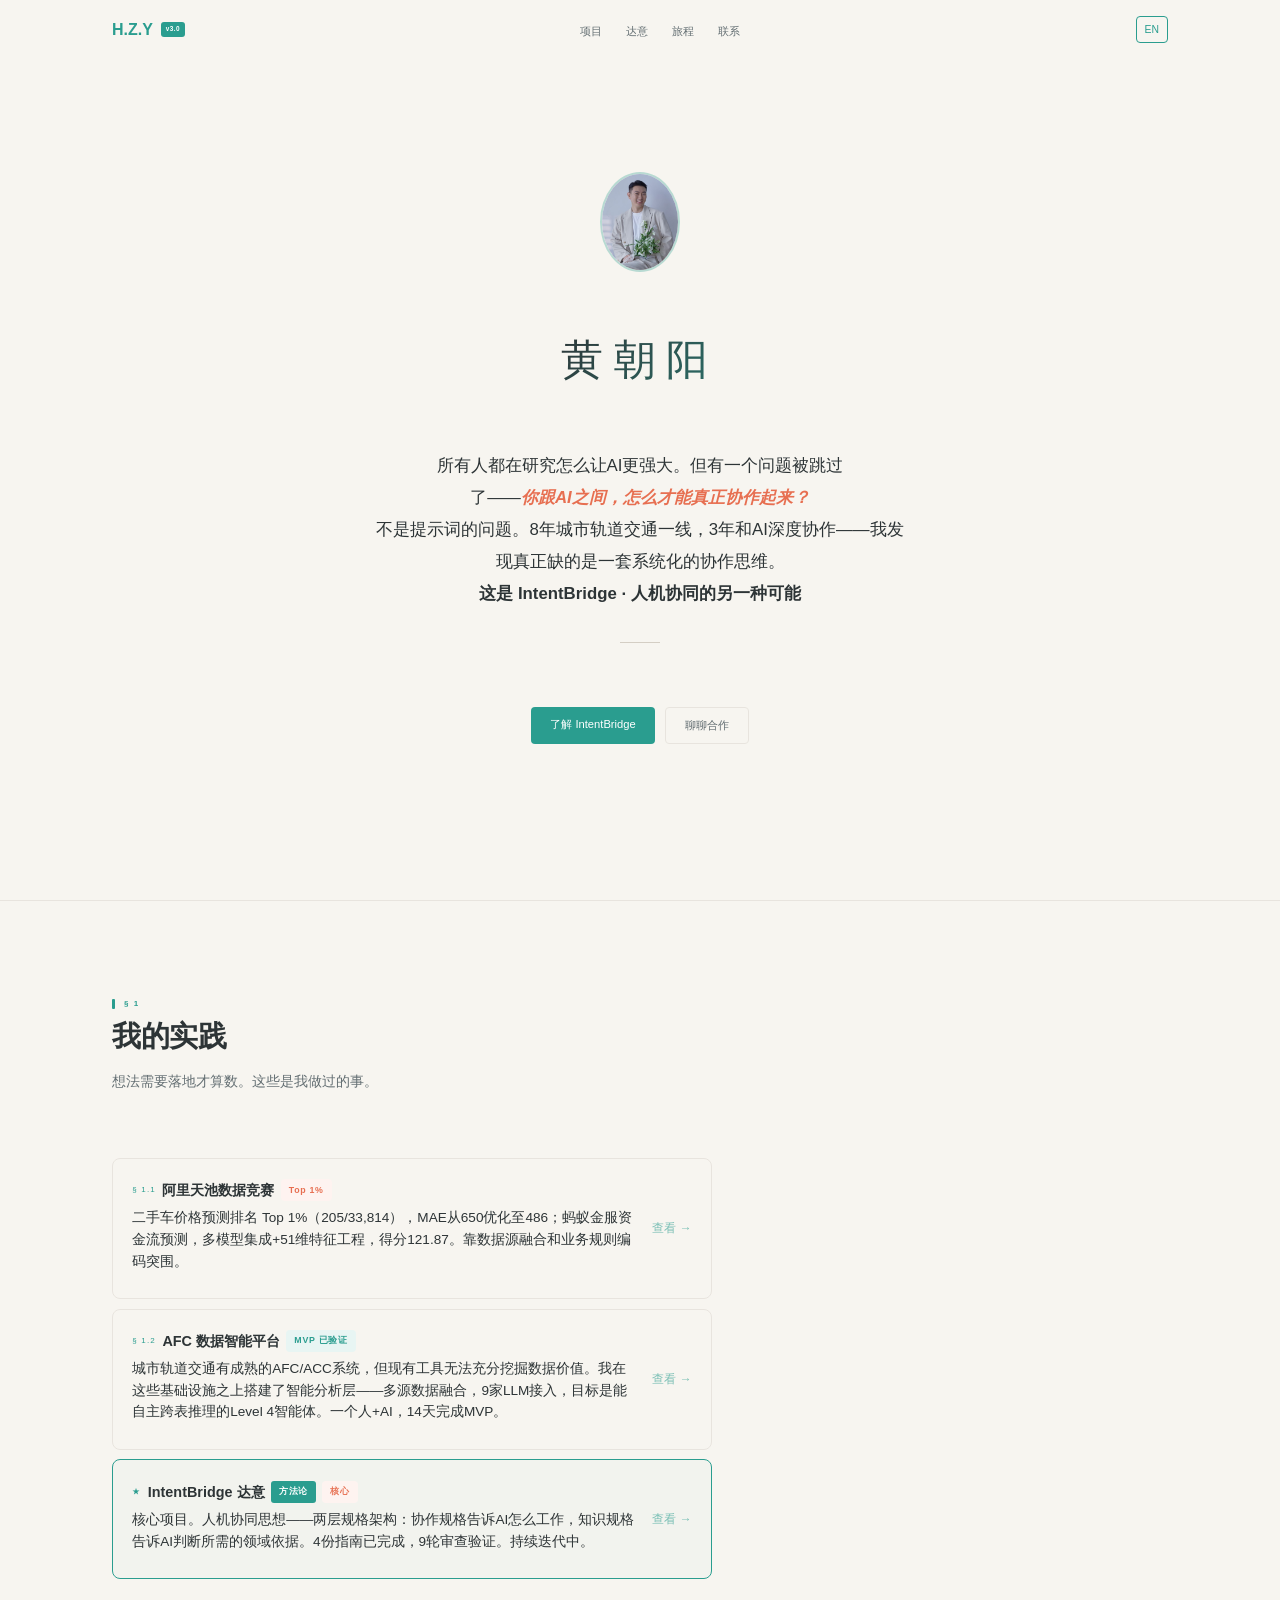
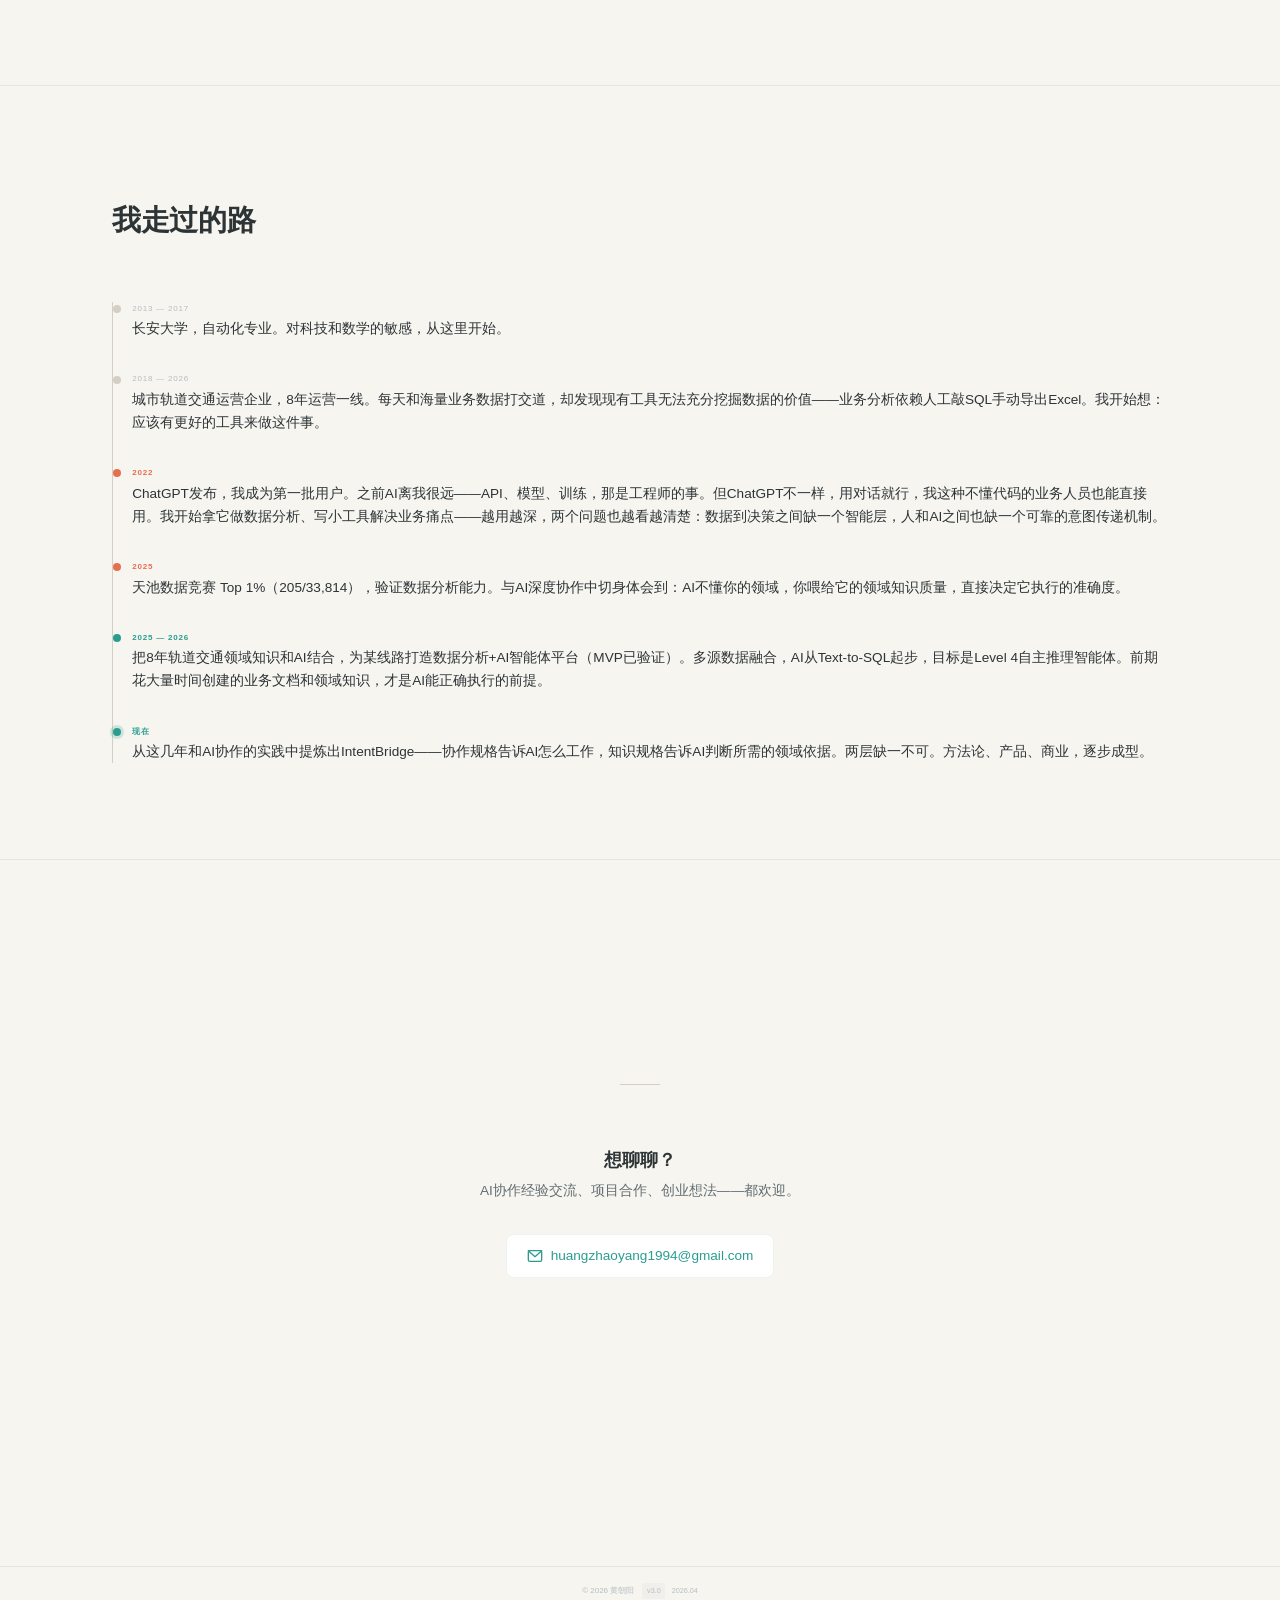
==== commit 35a00674: "fix: 首页时间线+项目卡片措辞优化 — 痛点归因于工具缺口，不归因于人 Co-Authored-By: Claude Opus 4.7 <noreply@anthropic.com>" ====
--- a/index.html
+++ b/index.html
@@ -133,8 +133,8 @@
                             </span>
                         </div>
                         <p class="project-item__desc">
-                            <span class="zh">城市轨道交通有成熟的AFC/ACC系统，但数据只是沉睡在数据库里。我在这些基础设施之上搭建了智能分析层——多源数据融合，9家LLM接入，目标是能自主跨表推理的Level 4智能体。一个人+AI，14天完成MVP。</span>
-                            <span class="en">Urban rail transit has mature AFC/ACC systems, but data just sits dormant in databases. I built an intelligent analysis layer on top of this infrastructure — multi-source data fusion, 9 LLM providers integrated, targeting a Level 4 agent with autonomous cross-table reasoning. Solo + AI, MVP in 13 days.</span>
+                            <span class="zh">城市轨道交通有成熟的AFC/ACC系统，但现有工具无法充分挖掘数据价值。我在这些基础设施之上搭建了智能分析层——多源数据融合，9家LLM接入，目标是能自主跨表推理的Level 4智能体。一个人+AI，14天完成MVP。</span>
+                            <span class="en">Urban rail transit has mature AFC/ACC systems, but existing tools couldn't fully unlock data value. I built an intelligent analysis layer on top of this infrastructure — multi-source data fusion, 9 LLM providers integrated, targeting a Level 4 agent with autonomous cross-table reasoning. Solo + AI, MVP in 14 days.</span>
                         </p>
                     </div>
                     <span class="project-item__link">
@@ -196,8 +196,8 @@
                     <div class="timeline__dot"></div>
                     <div class="timeline__date">2018 — 2026</div>
                     <div class="timeline__text">
-                        <span class="zh">城市轨道交通运营企业，8年运营一线。每天看着海量数据沉睡在数据库里，没有人去理解它——业务分析全靠手动导出Excel。我开始想：这些数据的价值，不应该被浪费。</span>
-                        <span class="en">A major urban rail transit operator, 8 years on the operations frontline. Watching massive data sit dormant in databases every day with no one making sense of it — business analysis relied entirely on manual Excel exports. I started thinking: this data's value shouldn't go to waste.</span>
+                        <span class="zh">城市轨道交通运营企业，8年运营一线。每天和海量业务数据打交道，却发现现有工具无法充分挖掘数据的价值——业务分析依赖人工敲SQL手动导出Excel。我开始想：应该有更好的工具来做这件事。</span>
+                        <span class="en">A major urban rail transit operator, 8 years on the operations frontline. Working with massive business data every day, I found that existing tools couldn't fully unlock its value — business analysis relied on manually writing SQL and exporting to Excel. I started thinking: there should be better tools for this.</span>
                     </div>
                 </div>
 
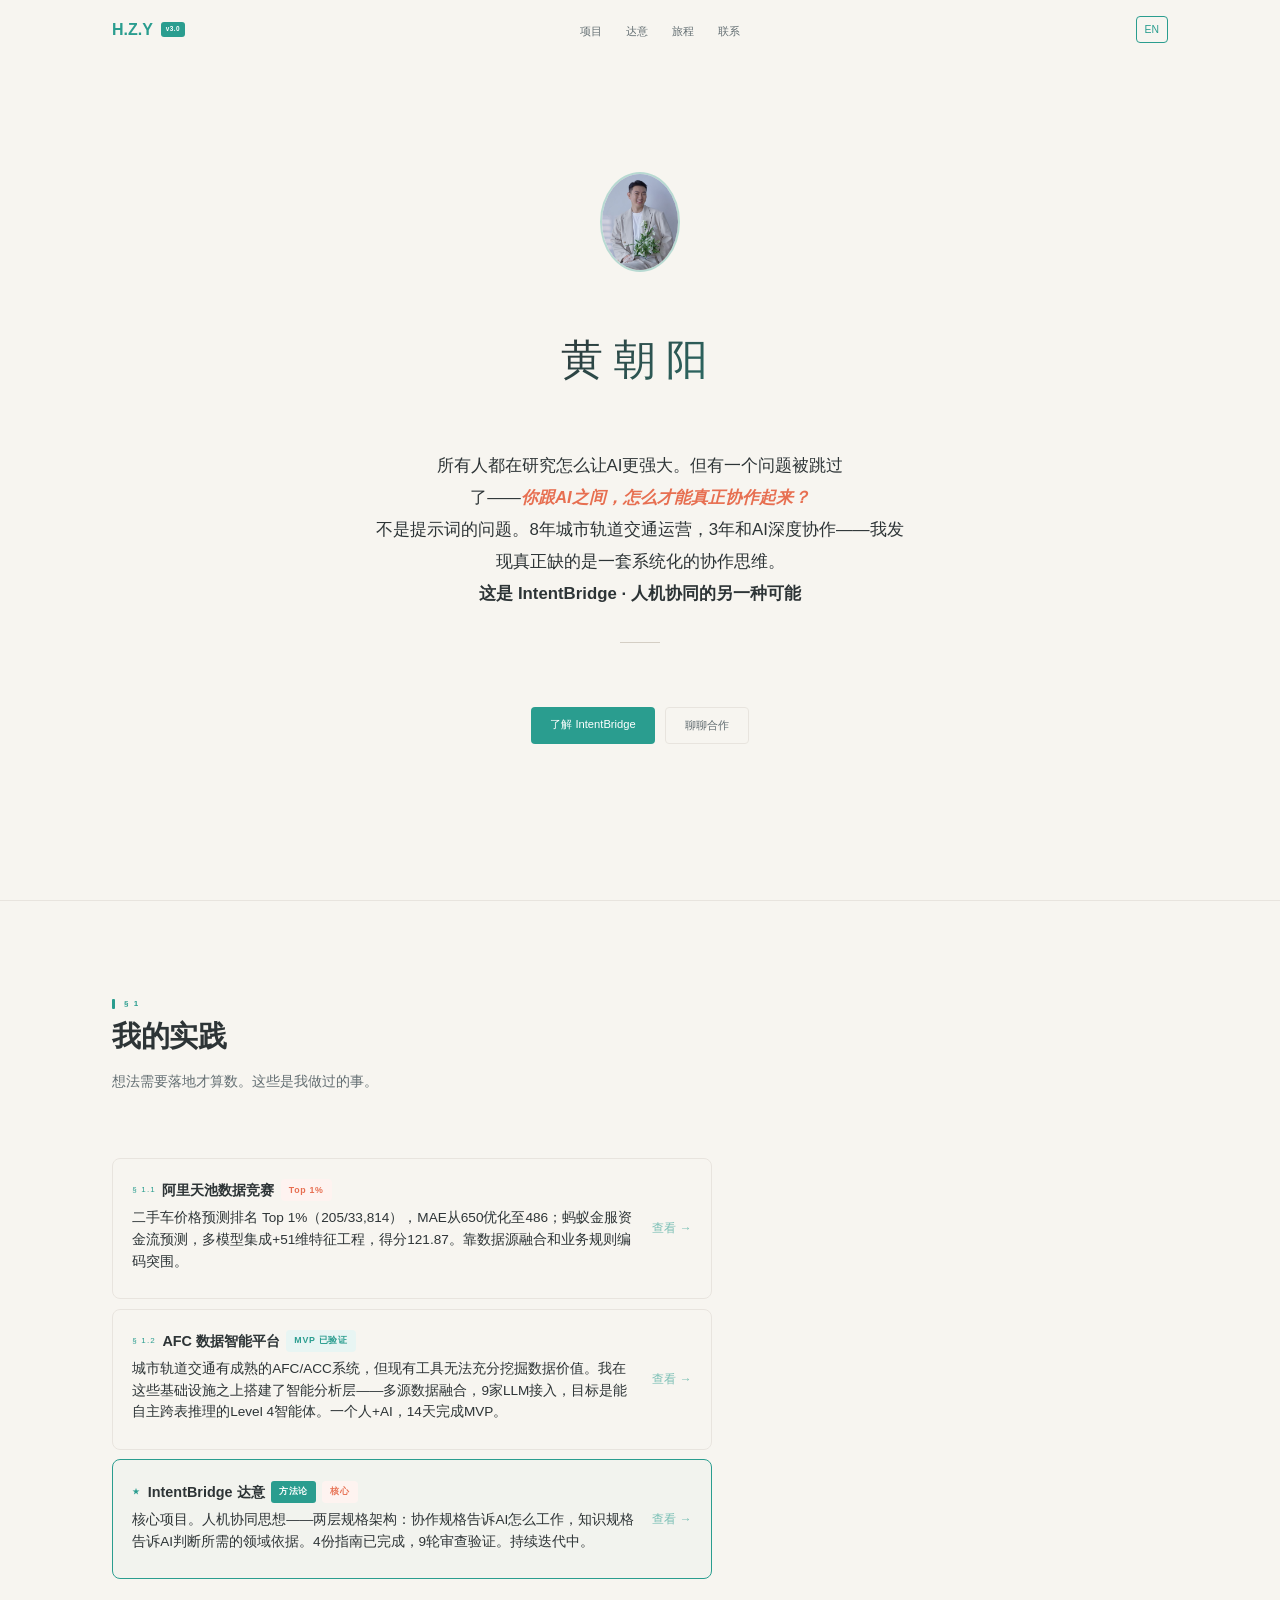
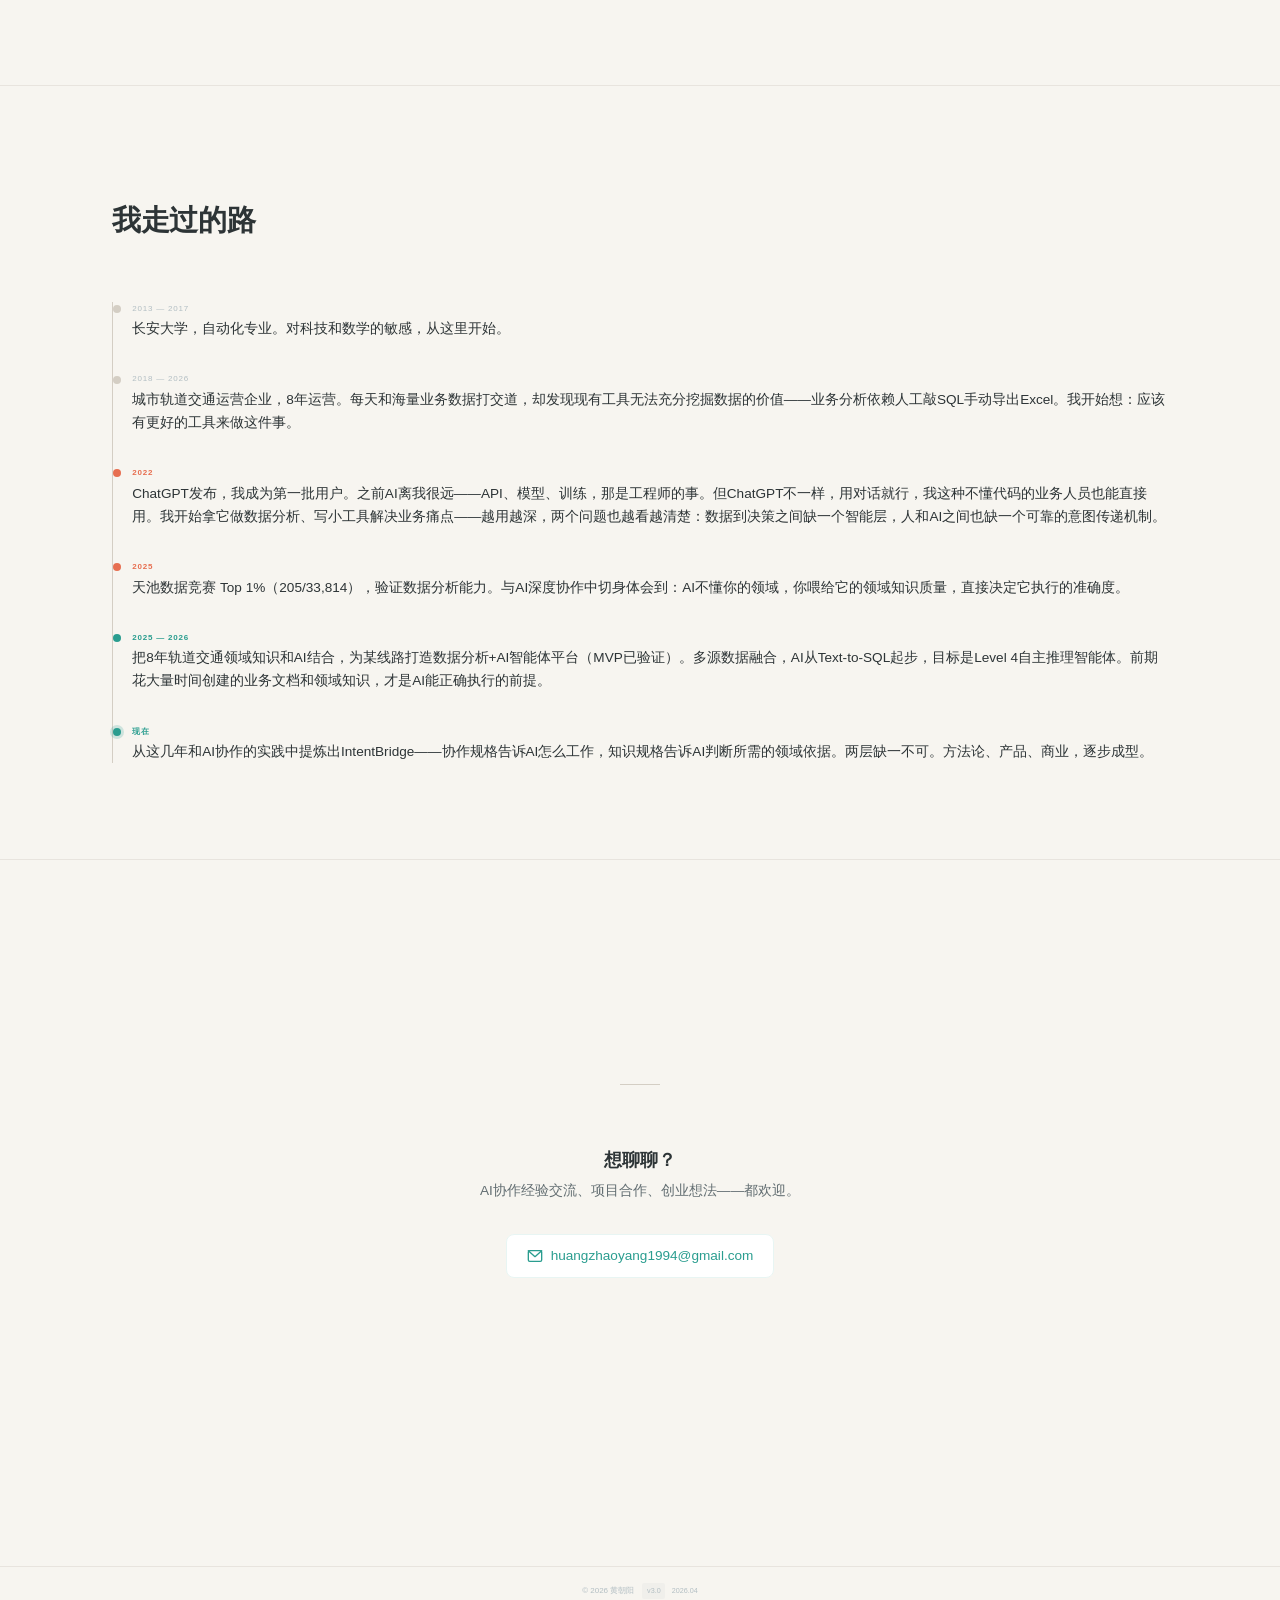
==== commit c25f16a2: "fix: 全站去掉"一线"措辞，改为"运营" Co-Authored-By: Claude Opus 4.7 <noreply@anthropic.com>" ====
--- a/index.html
+++ b/index.html
@@ -4,7 +4,7 @@
     <meta charset="UTF-8">
     <meta name="viewport" content="width=device-width, initial-scale=1.0">
     <title>黄朝阳 — IntentBridge</title>
-    <meta name="description" content="黄朝阳。人机协同思想者，IntentBridge 创造者。8年城市轨道交通一线，3年AI深度协作，发现人和AI之间缺的不是提示词，是一套系统化的协作思维。">
+    <meta name="description" content="黄朝阳。人机协同思想者，IntentBridge 创造者。8年城市轨道交通运营，3年AI深度协作，发现人和AI之间缺的不是提示词，是一套系统化的协作思维。">
     <meta property="og:title" content="黄朝阳 — IntentBridge">
     <meta property="og:description" content="人和AI之间，怎么才能真正协作起来？不是提示词的问题——真正缺的是一套系统化的协作思维。">
     <meta property="og:type" content="website">
@@ -61,7 +61,7 @@
                     <span class="en">Everyone is figuring out how to make AI more powerful. But one question keeps getting skipped — <em class="hero__highlight">how do you truly collaborate with AI?</em></span>
                 </p>
                 <p>
-                    <span class="zh">不是提示词的问题。8年城市轨道交通一线，3年和AI深度协作——我发现真正缺的是一套系统化的协作思维。</span>
+                    <span class="zh">不是提示词的问题。8年城市轨道交通运营，3年和AI深度协作——我发现真正缺的是一套系统化的协作思维。</span>
                     <span class="en">It's not a prompt problem. 8 years on the urban rail transit frontline, 3 years of deep AI collaboration — what's truly missing is a systematic collaboration mindset.</span>
                 </p>
                 <p>
@@ -196,7 +196,7 @@
                     <div class="timeline__dot"></div>
                     <div class="timeline__date">2018 — 2026</div>
                     <div class="timeline__text">
-                        <span class="zh">城市轨道交通运营企业，8年运营一线。每天和海量业务数据打交道，却发现现有工具无法充分挖掘数据的价值——业务分析依赖人工敲SQL手动导出Excel。我开始想：应该有更好的工具来做这件事。</span>
+                        <span class="zh">城市轨道交通运营企业，8年运营。每天和海量业务数据打交道，却发现现有工具无法充分挖掘数据的价值——业务分析依赖人工敲SQL手动导出Excel。我开始想：应该有更好的工具来做这件事。</span>
                         <span class="en">A major urban rail transit operator, 8 years on the operations frontline. Working with massive business data every day, I found that existing tools couldn't fully unlock its value — business analysis relied on manually writing SQL and exporting to Excel. I started thinking: there should be better tools for this.</span>
                     </div>
                 </div>
